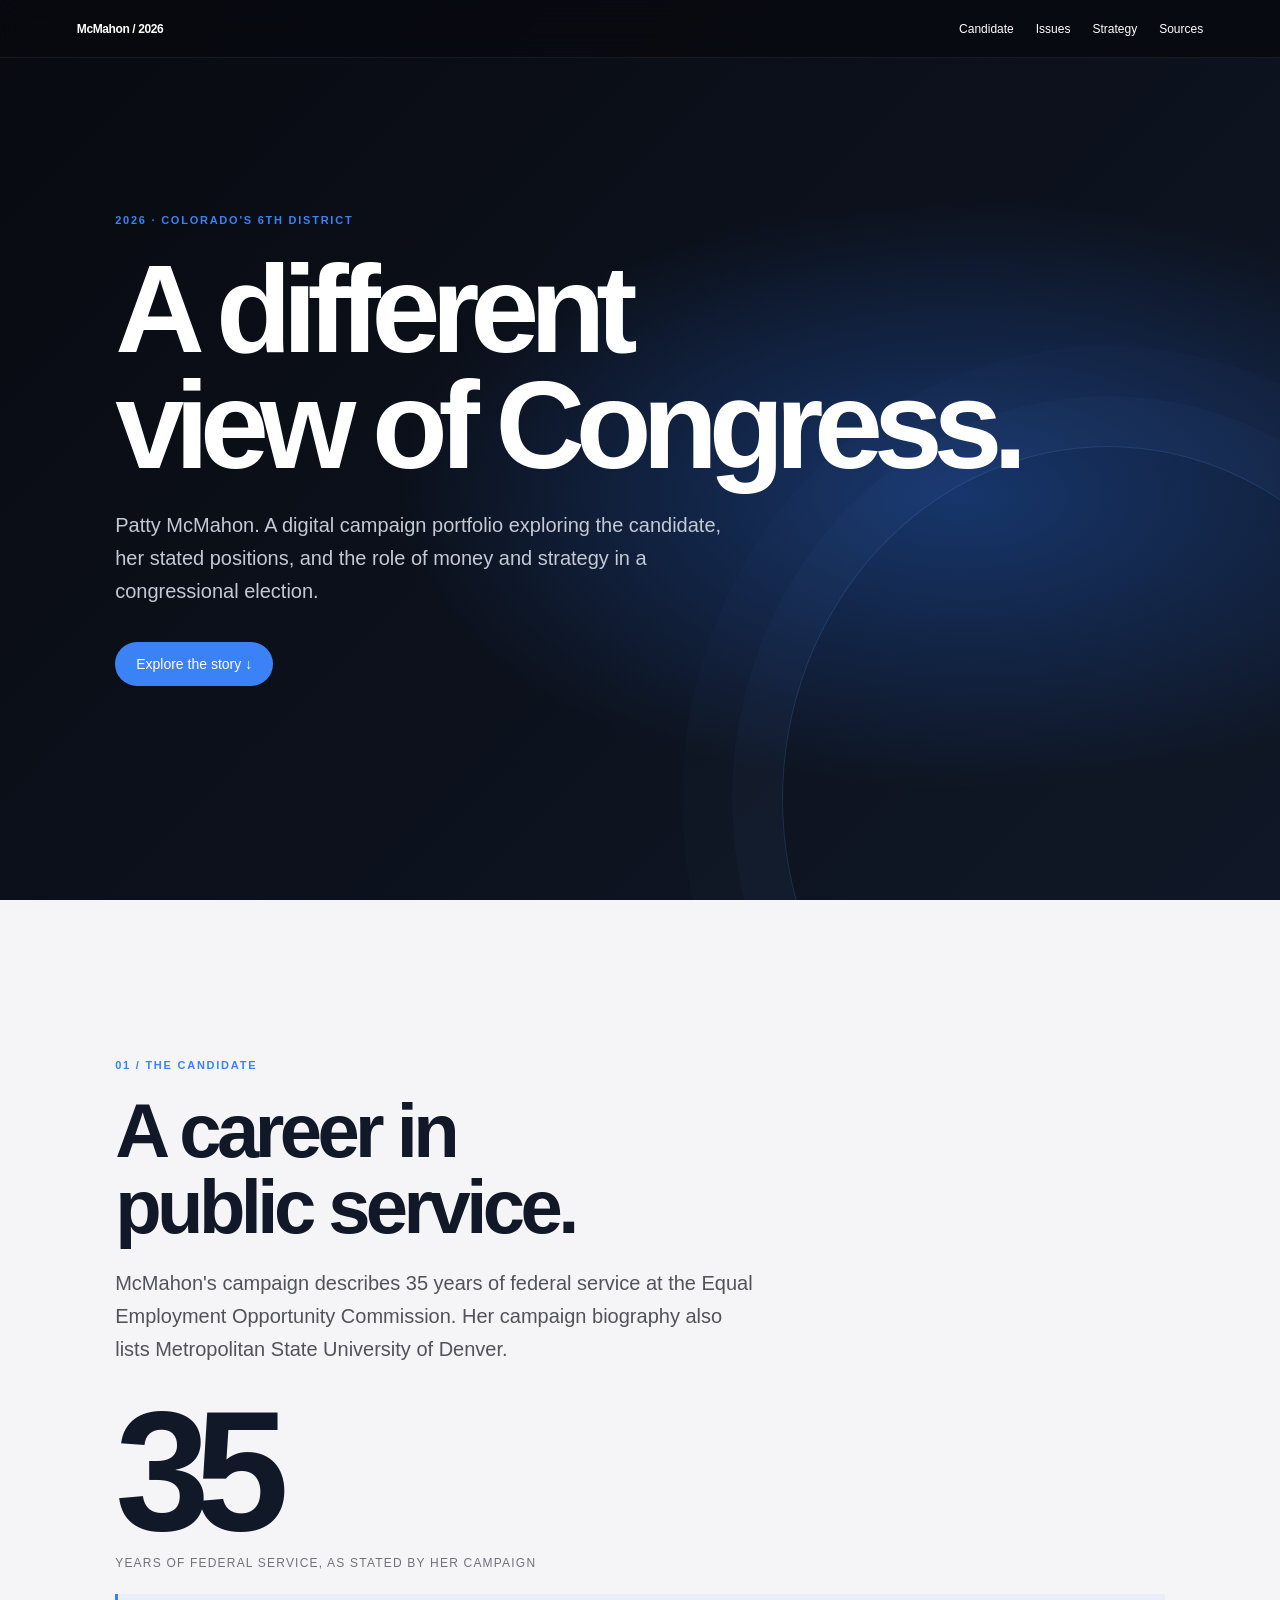
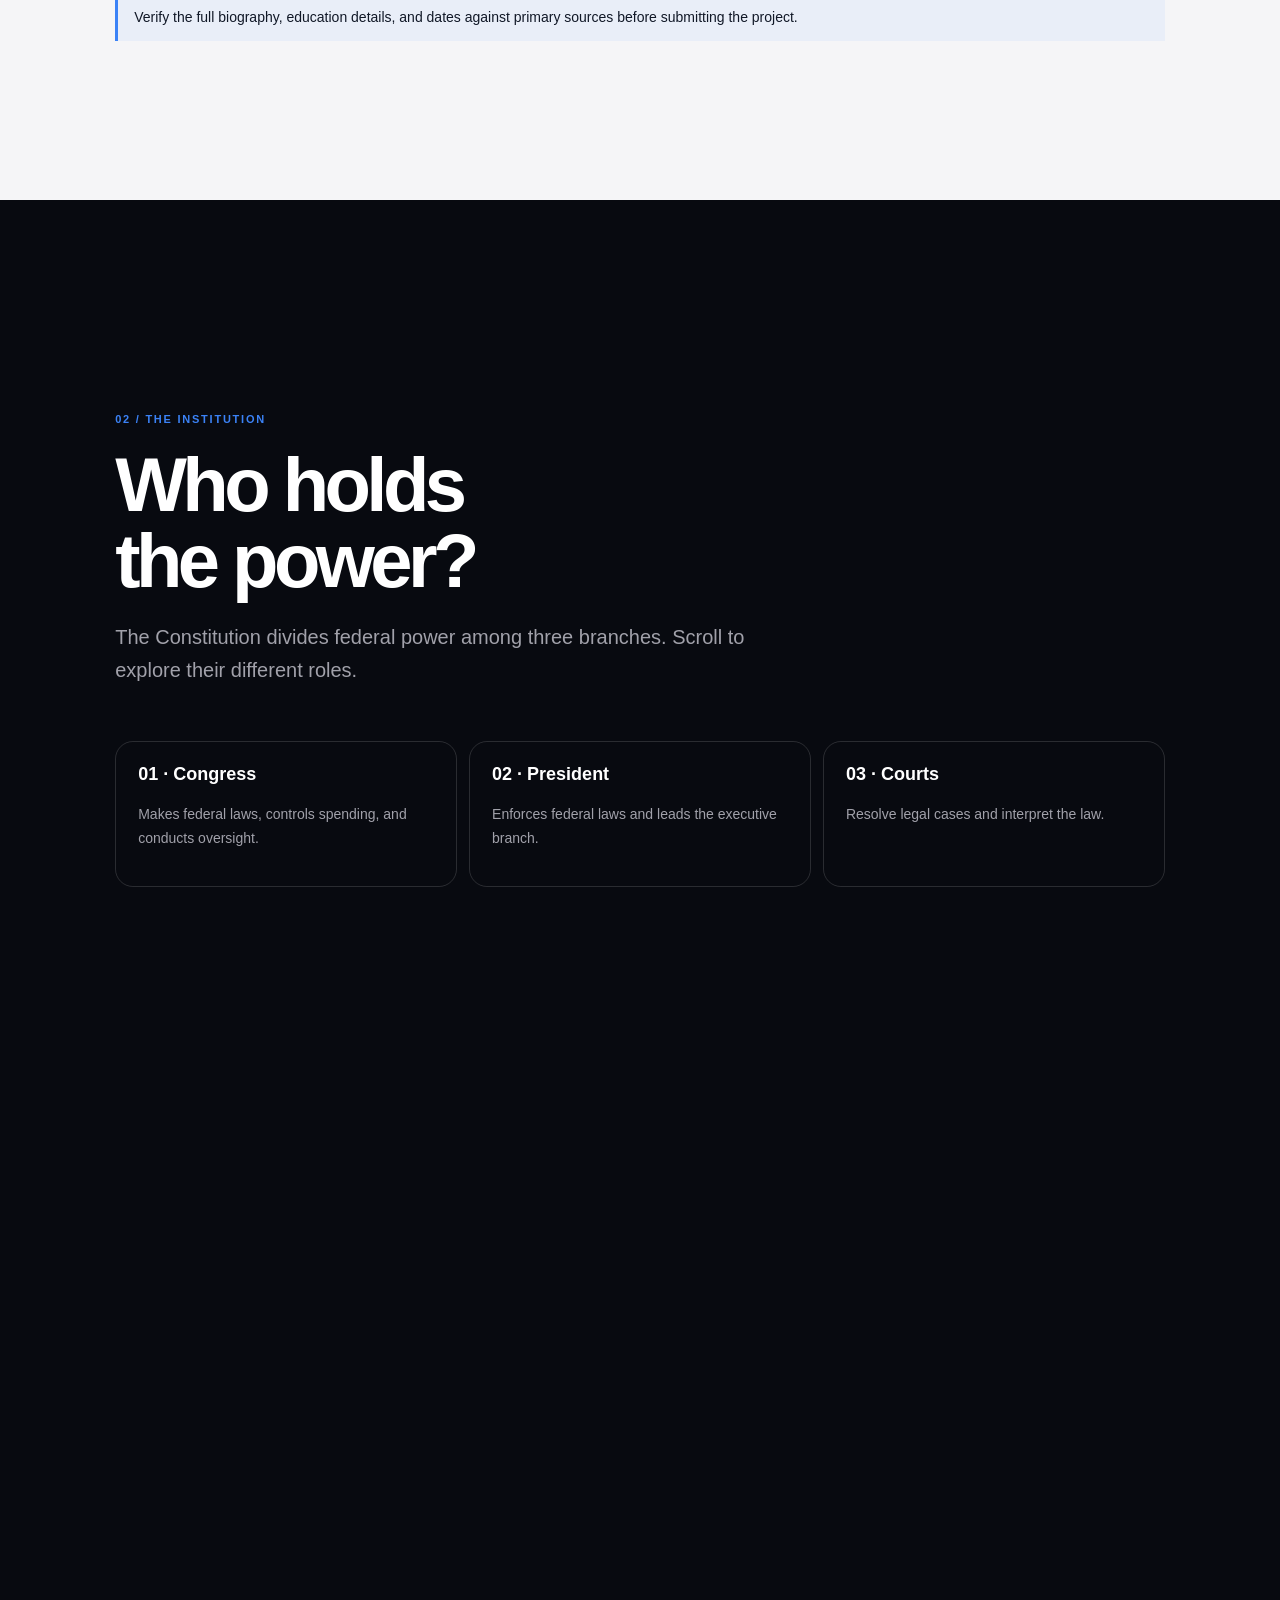
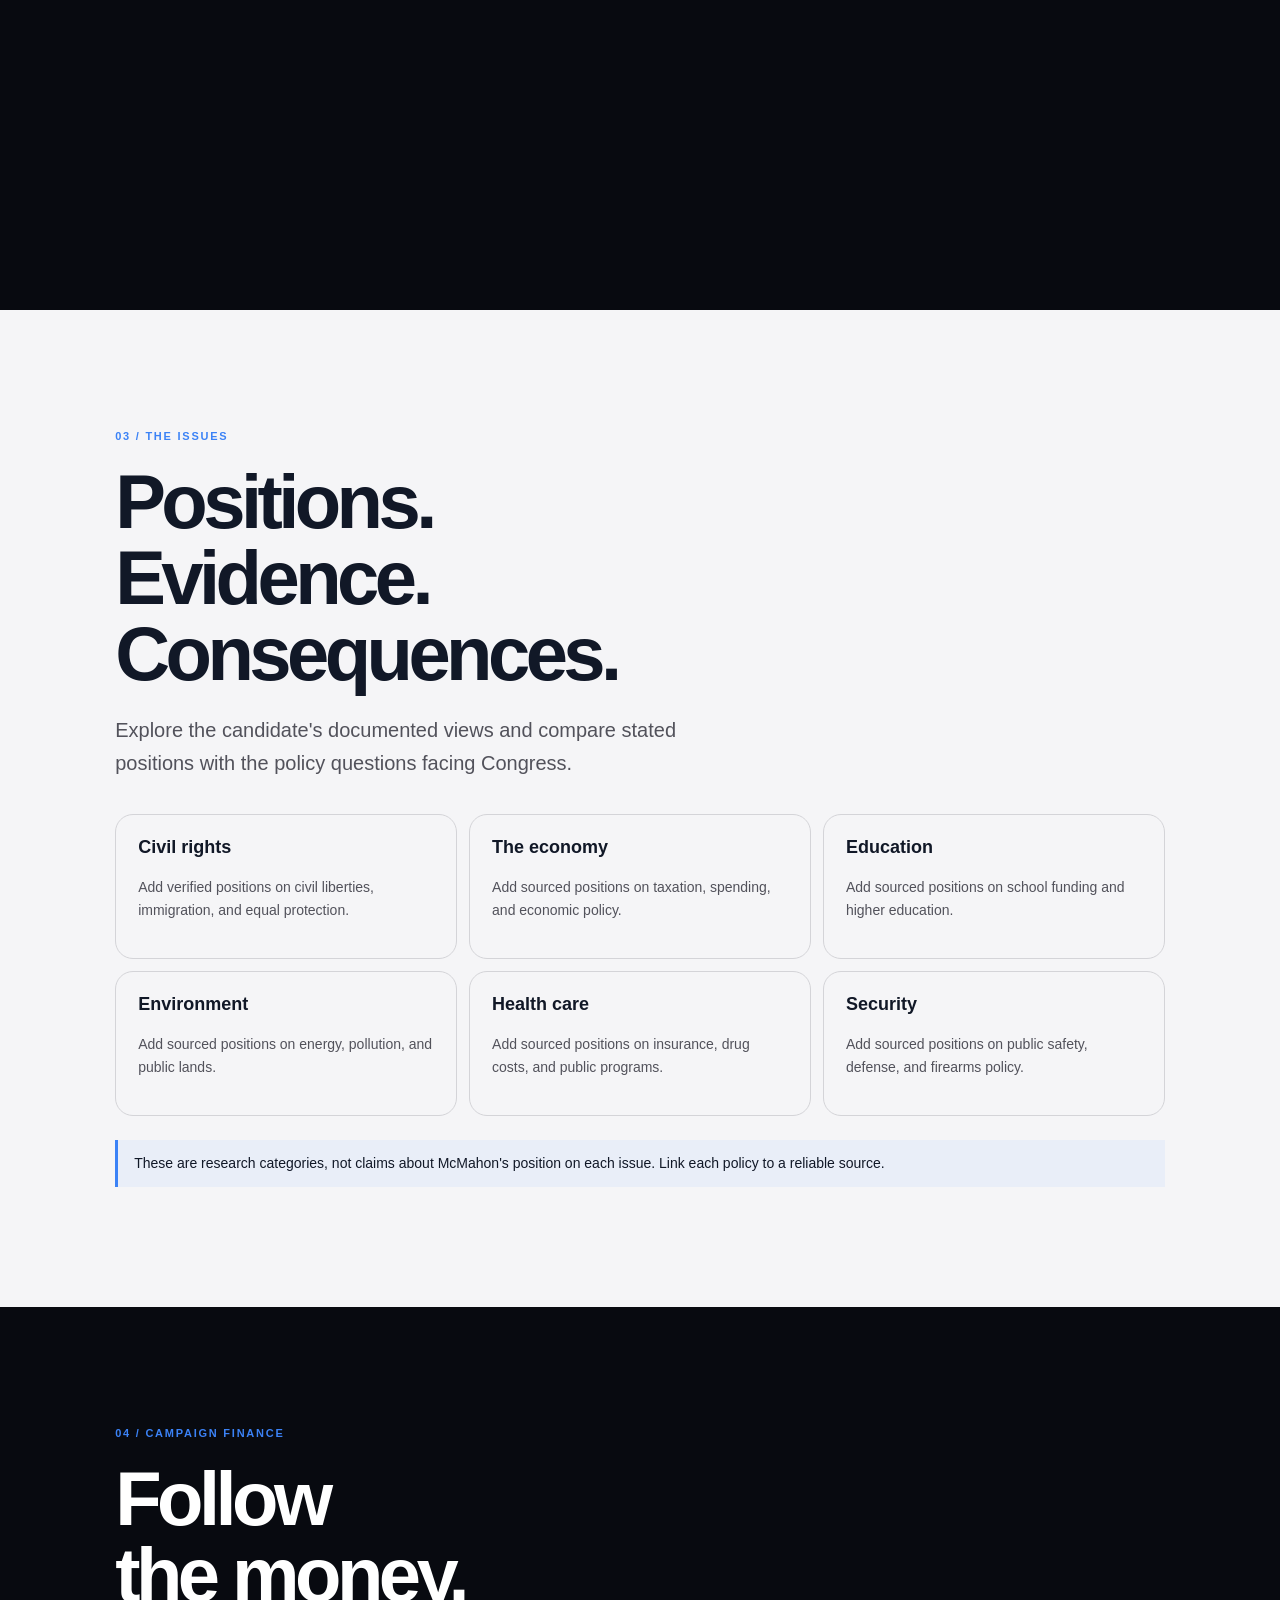
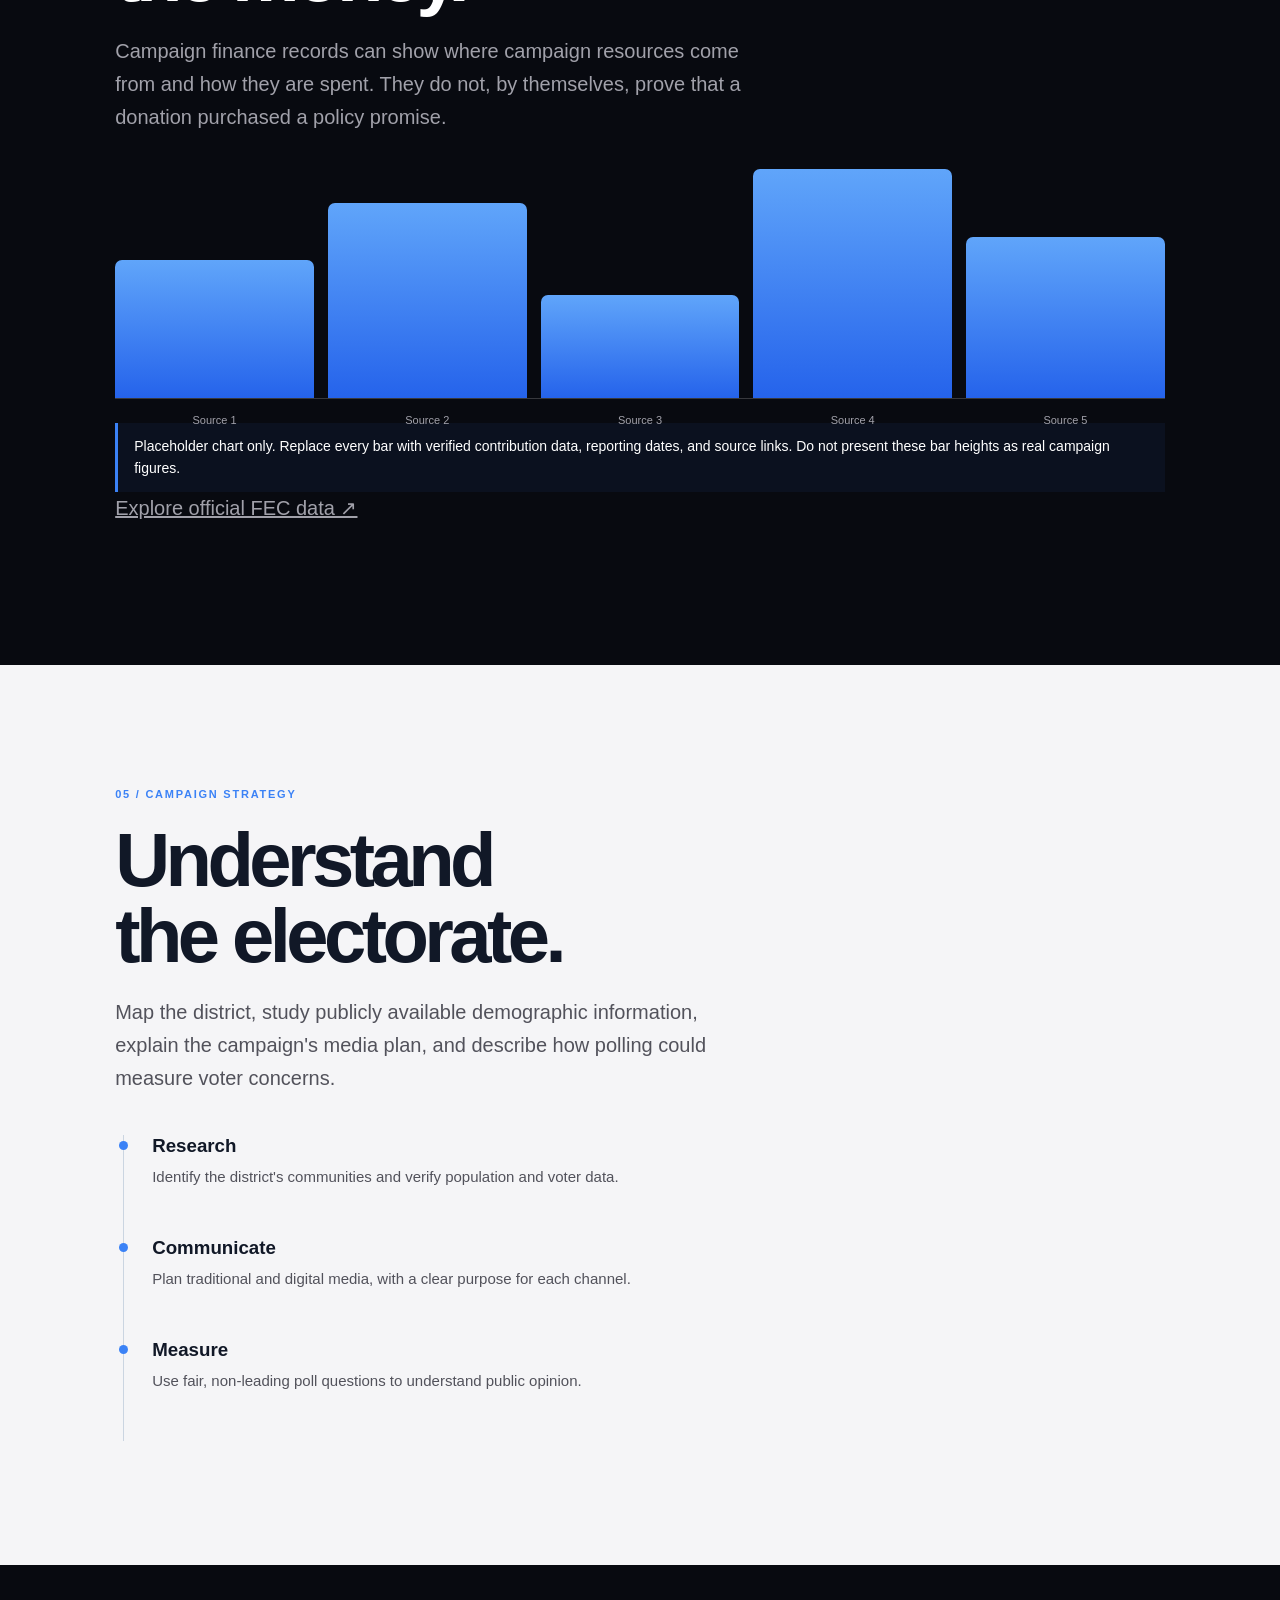
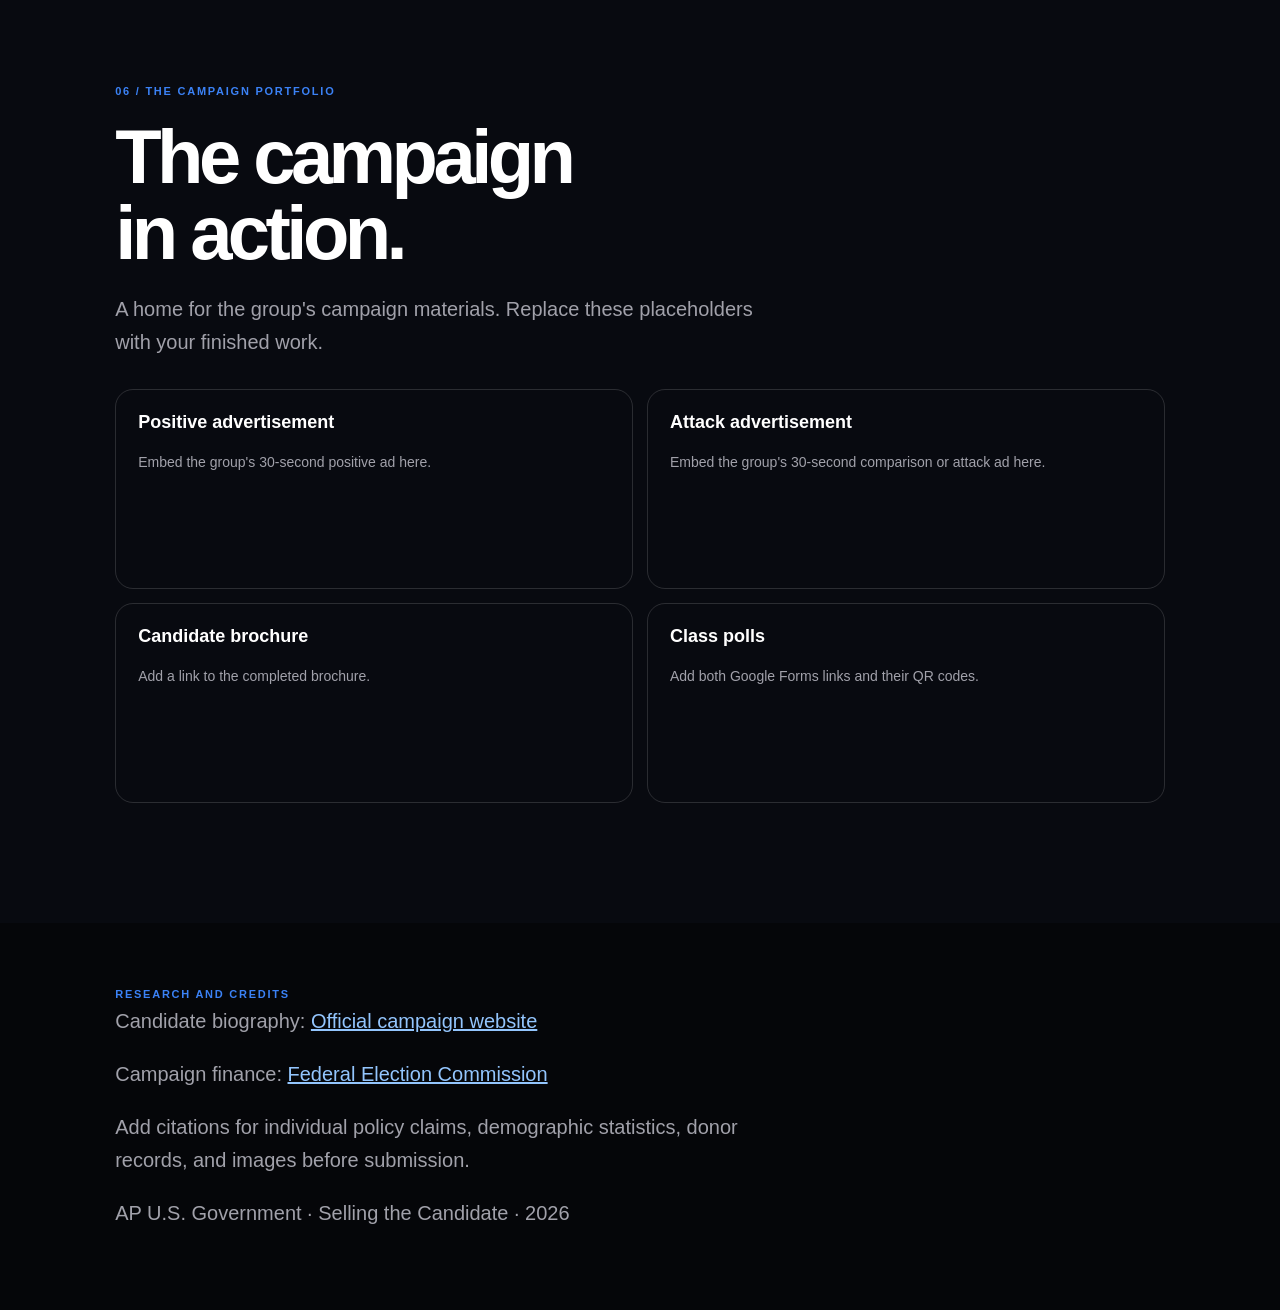
==== index.html @ 7195ff85 "Add campaign website prototype" ====
<!DOCTYPE html>
<html lang="en">
<head>
<meta charset="UTF-8">
<meta name="viewport" content="width=device-width, initial-scale=1">
<title>Patty McMahon | Campaign Portfolio</title>
<style>
:root {
  --blue: #3b82f6;
  --ink: #080a10;
  --paper: #f5f5f7;
  --muted: #a1a1aa;
}
* { box-sizing: border-box; }
html { scroll-behavior: smooth; }
body {
  margin: 0;
  font-family: -apple-system, BlinkMacSystemFont, "Segoe UI",
    sans-serif;
  background: var(--ink);
  color: white;
}
a { color: inherit; }
#progress {
  position: fixed; inset: 0 auto auto 0;
  width: 0; height: 3px; background: var(--blue);
  z-index: 20;
}
nav {
  position: fixed; inset: 0 0 auto;
  z-index: 15; height: 58px;
  display: flex; align-items: center;
  justify-content: space-between; padding: 0 6%;
  background: #080a10c9; backdrop-filter: blur(18px);
  border-bottom: 1px solid #ffffff12;
}
nav a { text-decoration: none; font-size: 12px; }
.nav-links { display: flex; gap: 22px; }
.brand { font-weight: 650; letter-spacing: -.4px; }
.scene {
  min-height: 100svh; padding: 120px 9%;
  display: flex; flex-direction: column;
  justify-content: center; position: relative;
  overflow: clip;
}
.dark { background: var(--ink); color: white; }
.light { background: var(--paper); color: #111827; }
.eyebrow {
  font-size: 11px; letter-spacing: .16em;
  text-transform: uppercase; color: var(--blue);
  font-weight: 650;
}
h1, h2, p { margin-top: 0; }
h1 {
  font-size: clamp(52px, 10vw, 124px);
  line-height: .93; letter-spacing: -.075em;
  max-width: 1000px; margin: 26px 0;
}
h2 {
  font-size: clamp(38px, 6vw, 76px);
  line-height: 1; letter-spacing: -.06em;
  margin: 22px 0;
}
p {
  font-size: clamp(16px, 2vw, 20px);
  line-height: 1.65; max-width: 640px;
  color: #a1a1aa;
}
.light p { color: #52525b; }
.hero {
  background:
    radial-gradient(ellipse at 75% 55%, #17366c 0%, transparent 42%),
    linear-gradient(135deg, #080a10, #101827);
}
.hero::after {
  content: ""; position: absolute;
  width: 55vw; height: 55vw; max-width: 650px;
  border: 1px solid #60a5fa30; border-radius: 50%;
  right: -12%; bottom: -28%;
  box-shadow: 0 0 0 50px #60a5fa08,
              0 0 0 100px #60a5fa05;
  pointer-events: none;
}
.hero-content { position: relative; z-index: 1; }
.hero p { color: #c4c9d4; }
.button {
  display: inline-flex; padding: 14px 21px;
  background: var(--blue); color: white;
  border-radius: 999px; text-decoration: none;
  font-size: 14px; margin-top: 14px;
}
.big-number {
  font-size: clamp(80px, 15vw, 170px);
  font-weight: 650; letter-spacing: -.09em;
  line-height: 1;
}
.label {
  font-size: 12px; color: #71717a;
  letter-spacing: .1em; text-transform: uppercase;
}
.reveal {
  opacity: 0; transform: translateY(35px);
  transition: opacity .8s ease, transform .8s ease;
}
.reveal.visible { opacity: 1; transform: translateY(0); }
.pin-wrap { height: 190vh; position: relative; }
.pin {
  position: sticky; top: 0; height: 100svh;
  padding: 100px 9%; display: flex;
  flex-direction: column; justify-content: center;
  overflow: hidden;
}
.branch-grid, .issue-grid {
  display: grid; grid-template-columns: repeat(3, 1fr);
  gap: 12px; margin-top: 34px;
}
.panel {
  border: 1px solid #ffffff24; padding: 22px;
  border-radius: 18px; min-height: 145px;
  transition: transform .3s, background .3s;
}
.light .panel { border-color: #d4d4d8; }
.panel:hover { transform: translateY(-5px); }
.panel h3 { margin-top: 0; font-size: 18px; }
.panel p { font-size: 14px; }
.timeline {
  border-left: 1px solid #cbd5e1;
  margin: 40px 0 0 8px; padding-left: 28px;
}
.timeline article {
  padding: 0 0 32px; position: relative;
}
.timeline article::before {
  content: ""; position: absolute;
  width: 9px; height: 9px; border-radius: 50%;
  background: var(--blue); left: -33px; top: 6px;
}
.timeline h3 { margin: 0 0 8px; }
.timeline p { font-size: 15px; }
.finance {
  display: flex; align-items: end; gap: 14px;
  height: 230px; margin: 35px 0 12px;
  border-bottom: 1px solid #ffffff30;
}
.bar {
  flex: 1; min-width: 0; height: 0;
  background: linear-gradient(#60a5fa, #2563eb);
  border-radius: 7px 7px 0 0;
  transition: height 1.2s cubic-bezier(.2,.7,.2,1);
  position: relative;
}
.bar span {
  position: absolute; bottom: -28px; left: 50%;
  transform: translateX(-50%); font-size: 11px;
  color: #a1a1aa; white-space: nowrap;
}
.note {
  border-left: 3px solid var(--blue);
  padding: 12px 16px; margin-top: 24px;
  background: #3b82f610; font-size: 14px;
  line-height: 1.6;
}
.gallery {
  display: grid; grid-template-columns: 1fr 1fr;
  gap: 14px; margin-top: 30px;
}
.gallery .panel { min-height: 200px; }
footer {
  padding: 60px 9%; background: #050609;
  color: #a1a1aa; font-size: 13px; line-height: 2;
}
footer a { color: #93c5fd; }
@media (max-width: 650px) {
  .nav-links { gap: 12px; }
  .nav-links a:nth-child(2), .nav-links a:nth-child(3) {
    display: none;
  }
  .scene { padding: 100px 7%; }
  .branch-grid, .issue-grid { grid-template-columns: 1fr; }
  .pin { padding: 80px 7%; }
  .gallery { grid-template-columns: 1fr; }
  .panel { min-height: auto; }
}
@media (prefers-reduced-motion: reduce) {
  *, *::before, *::after {
    scroll-behavior: auto !important;
    transition-duration: .01ms !important;
  }
  .reveal { opacity: 1; transform: none; }
}
</style>
</head>
<body>
<div id="progress"></div>

<nav>
  <a class="brand" href="#home">McMahon / 2026</a>
  <div class="nav-links">
    <a href="#candidate">Candidate</a>
    <a href="#issues">Issues</a>
    <a href="#strategy">Strategy</a>
    <a href="#sources">Sources</a>
  </div>
</nav>

<main>
  <section class="scene hero" id="home">
    <div class="hero-content reveal">
      <div class="eyebrow">2026 · Colorado's 6th District</div>
      <h1>A different<br>view of Congress.</h1>
      <p>
        Patty McMahon. A digital campaign portfolio exploring
        the candidate, her stated positions, and the role of
        money and strategy in a congressional election.
      </p>
      <a class="button" href="#candidate">Explore the story ↓</a>
    </div>
  </section>

  <section class="scene light" id="candidate">
    <div class="reveal">
      <div class="eyebrow">01 / The candidate</div>
      <h2>A career in<br>public service.</h2>
      <p>
        McMahon's campaign describes 35 years of federal
        service at the Equal Employment Opportunity Commission.
        Her campaign biography also lists Metropolitan State
        University of Denver.
      </p>
      <div class="big-number">
        <span data-count="35">0</span>
      </div>
      <div class="label">Years of federal service, as stated by her campaign</div>
      <div class="note">
        Verify the full biography, education details, and dates
        against primary sources before submitting the project.
      </div>
    </div>
  </section>

  <section class="pin-wrap dark">
    <div class="pin">
      <div class="eyebrow">02 / The institution</div>
      <h2 class="pin-title">Who holds<br>the power?</h2>
      <p class="pin-copy">
        The U.S. Constitution divides federal power among three
        branches. Scroll to explore their different roles.
      </p>
      <div class="branch-grid">
        <article class="panel reveal">
          <h3>01 · Congress</h3>
          <p>Makes federal laws, controls spending, and conducts oversight.</p>
        </article>
        <article class="panel reveal">
          <h3>02 · President</h3>
          <p>Enforces federal laws and leads the executive branch.</p>
        </article>
        <article class="panel reveal">
          <h3>03 · Courts</h3>
          <p>Resolve legal cases and interpret the law.</p>
        </article>
      </div>
    </div>
  </section>

  <section class="scene light" id="issues">
    <div class="reveal">
      <div class="eyebrow">03 / The issues</div>
      <h2>Positions.<br>Evidence.<br>Consequences.</h2>
      <p>
        Explore the candidate's documented views and compare
        stated positions with the policy questions facing Congress.
      </p>
      <div class="issue-grid">
        <article class="panel">
          <h3>Civil rights</h3>
          <p>Add verified positions on civil liberties, immigration, and equal protection.</p>
        </article>
        <article class="panel">
          <h3>The economy</h3>
          <p>Add sourced positions on taxation, spending, and economic policy.</p>
        </article>
        <article class="panel">
          <h3>Education</h3>
          <p>Add sourced positions on school funding and higher education.</p>
        </article>
        <article class="panel">
          <h3>Environment</h3>
          <p>Add sourced positions on energy, pollution, and public lands.</p>
        </article>
        <article class="panel">
          <h3>Health care</h3>
          <p>Add sourced positions on insurance, drug costs, and public programs.</p>
        </article>
        <article class="panel">
          <h3>Security</h3>
          <p>Add sourced positions on public safety, defense, and firearms policy.</p>
        </article>
      </div>
      <div class="note">
        These are research categories, not claims about McMahon's
        position on each issue. Link each policy to a reliable source.
      </div>
    </div>
  </section>

  <section class="scene dark" id="finance">
    <div class="reveal">
      <div class="eyebrow">04 / Campaign finance</div>
      <h2>Follow<br>the money.</h2>
      <p>
        Campaign finance records can show where campaign resources
        come from and how they are spent. They do not, by
        themselves, prove that a donation purchased a policy promise.
      </p>
      <div class="finance" id="chart">
        <div class="bar" data-height="60"><span>Source 1</span></div>
        <div class="bar" data-height="85"><span>Source 2</span></div>
        <div class="bar" data-height="45"><span>Source 3</span></div>
        <div class="bar" data-height="100"><span>Source 4</span></div>
        <div class="bar" data-height="70"><span>Source 5</span></div>
      </div>
      <div class="note">
        Placeholder chart only. Replace every bar with verified
        contribution data, reporting dates, and source links.
        Do not present these bar heights as real campaign figures.
      </div>
      <p><a href="https://www.fec.gov/data/" target="_blank" rel="noreferrer">Explore official FEC data ↗</a></p>
    </div>
  </section>

  <section class="scene light" id="strategy">
    <div class="reveal">
      <div class="eyebrow">05 / Campaign strategy</div>
      <h2>Understand<br>the electorate.</h2>
      <p>
        Map the district, study publicly available demographic
        information, explain the campaign's media plan, and
        describe how polling could measure voter concerns.
      </p>
      <div class="timeline">
        <article>
          <h3>Research</h3>
          <p>Identify the district's communities and verify population and voter data.</p>
        </article>
        <article>
          <h3>Communicate</h3>
          <p>Plan traditional and digital media, with a clear purpose for each channel.</p>
        </article>
        <article>
          <h3>Measure</h3>
          <p>Use fair, non-leading poll questions to understand public opinion.</p>
        </article>
      </div>
    </div>
  </section>

  <section class="scene dark" id="media">
    <div class="reveal">
      <div class="eyebrow">06 / The campaign portfolio</div>
      <h2>The campaign<br>in action.</h2>
      <p>
        A home for the group's campaign materials. Replace these
        placeholders with your finished work.
      </p>
      <div class="gallery">
        <article class="panel">
          <h3>Positive advertisement</h3>
          <p>Embed the group's 30-second positive ad here.</p>
        </article>
        <article class="panel">
          <h3>Attack advertisement</h3>
          <p>Embed the group's 30-second comparison or attack ad here.</p>
        </article>
        <article class="panel">
          <h3>Candidate brochure</h3>
          <p>Add a link to the completed brochure.</p>
        </article>
        <article class="panel">
          <h3>Class polls</h3>
          <p>Add both Google Forms links and their QR codes.</p>
        </article>
      </div>
    </div>
  </section>
</main>

<footer id="sources">
  <div class="eyebrow">Research and credits</div>
  <p>
    Candidate biography:
    <a href="https://www.mcmahonforcongress.com/" target="_blank" rel="noreferrer">
      Official campaign website
    </a>
  </p>
  <p>
    Campaign finance:
    <a href="https://www.fec.gov/data/" target="_blank" rel="noreferrer">
      Federal Election Commission
    </a>
  </p>
  <p>
    Add citations for individual policy claims, demographic
    statistics, donor records, and images before submission.
  </p>
  <p>AP U.S. Government · Selling the Candidate · 2026</p>
</footer>

<script>
const reduceMotion = matchMedia("(prefers-reduced-motion: reduce)").matches;

// Reading progress
function updateProgress() {
  const max = document.documentElement.scrollHeight - innerHeight;
  const amount = max > 0 ? scrollY / max * 100 : 0;
  document.querySelector("#progress").style.width = amount + "%";
}
addEventListener("scroll", updateProgress, { passive: true });
updateProgress();

// Reveal sections when they enter the viewport
const revealObserver = new IntersectionObserver(entries => {
  entries.forEach(entry => {
    if (entry.isIntersecting) {
      entry.target.classList.add("visible");
      revealObserver.unobserve(entry.target);
    }
  });
}, { threshold: 0.15 });

document.querySelectorAll(".reveal").forEach(el => revealObserver.observe(el));

// Parallax on the hero
const hero = document.querySelector(".hero-content");
addEventListener("scroll", () => {
  if (!reduceMotion && scrollY < innerHeight) {
    hero.style.transform =
      `translateY(${scrollY * 0.18}px)`;
  }
}, { passive: true });

// Count the candidate's campaign-stated years of service
const counter = document.querySelector("[data-count]");
let counted = false;
const counterObserver = new IntersectionObserver(entries => {
  if (entries[0].isIntersecting && !counted) {
    counted = true;
    const target = Number(counter.dataset.count);
    if (reduceMotion) {
      counter.textContent = target;
      return;
    }
    const start = performance.now();
    function tick(now) {
      const t = Math.min((now - start) / 1300, 1);
      const eased = 1 - Math.pow(1 - t, 4);
      counter.textContent = Math.round(target * eased);
      if (t < 1) requestAnimationFrame(tick);
    }
    requestAnimationFrame(tick);
  }
}, { threshold: 0.5 });
counterObserver.observe(counter);

// Draw the example chart when visible
const chart = document.querySelector("#chart");
const chartObserver = new IntersectionObserver(entries => {
  if (entries[0].isIntersecting) {
    chart.querySelectorAll(".bar").forEach(bar => {
      bar.style.height = bar.dataset.height + "%";
    });
    chartObserver.disconnect();
  }
}, { threshold: 0.3 });
chartObserver.observe(chart);

// Change the pinned title as the reader moves through its scene
const pinWrap = document.querySelector(".pin-wrap");
const pinTitle = document.querySelector(".pin-title");
const pinCopy = document.querySelector(".pin-copy");
const scenes = [
  ["Who holds<br>the power?",
   "The Constitution divides federal power among three branches. Scroll to explore their different roles."],
  ["Three branches.<br>Shared power.",
   "Congress legislates and oversees. The president enforces the law. The courts resolve legal disputes."],
  ["Checks and<br>balances.",
   "Each branch has powers that help limit the power of the others."]
];

if (!reduceMotion) {
  addEventListener("scroll", () => {
    const rect = pinWrap.getBoundingClientRect();
    const travel = pinWrap.offsetHeight - innerHeight;
    if (travel <= 0) return;
    const progress = Math.max(0, Math.min(1, -rect.top / travel));
    const index = Math.min(2, Math.floor(progress * 3));
    if (pinTitle.dataset.scene !== String(index)) {
      pinTitle.dataset.scene = index;
      pinTitle.innerHTML = scenes[index][0];
      pinCopy.textContent = scenes[index][1];
    }
  }, { passive: true });
}
</script>
</body>
</html>
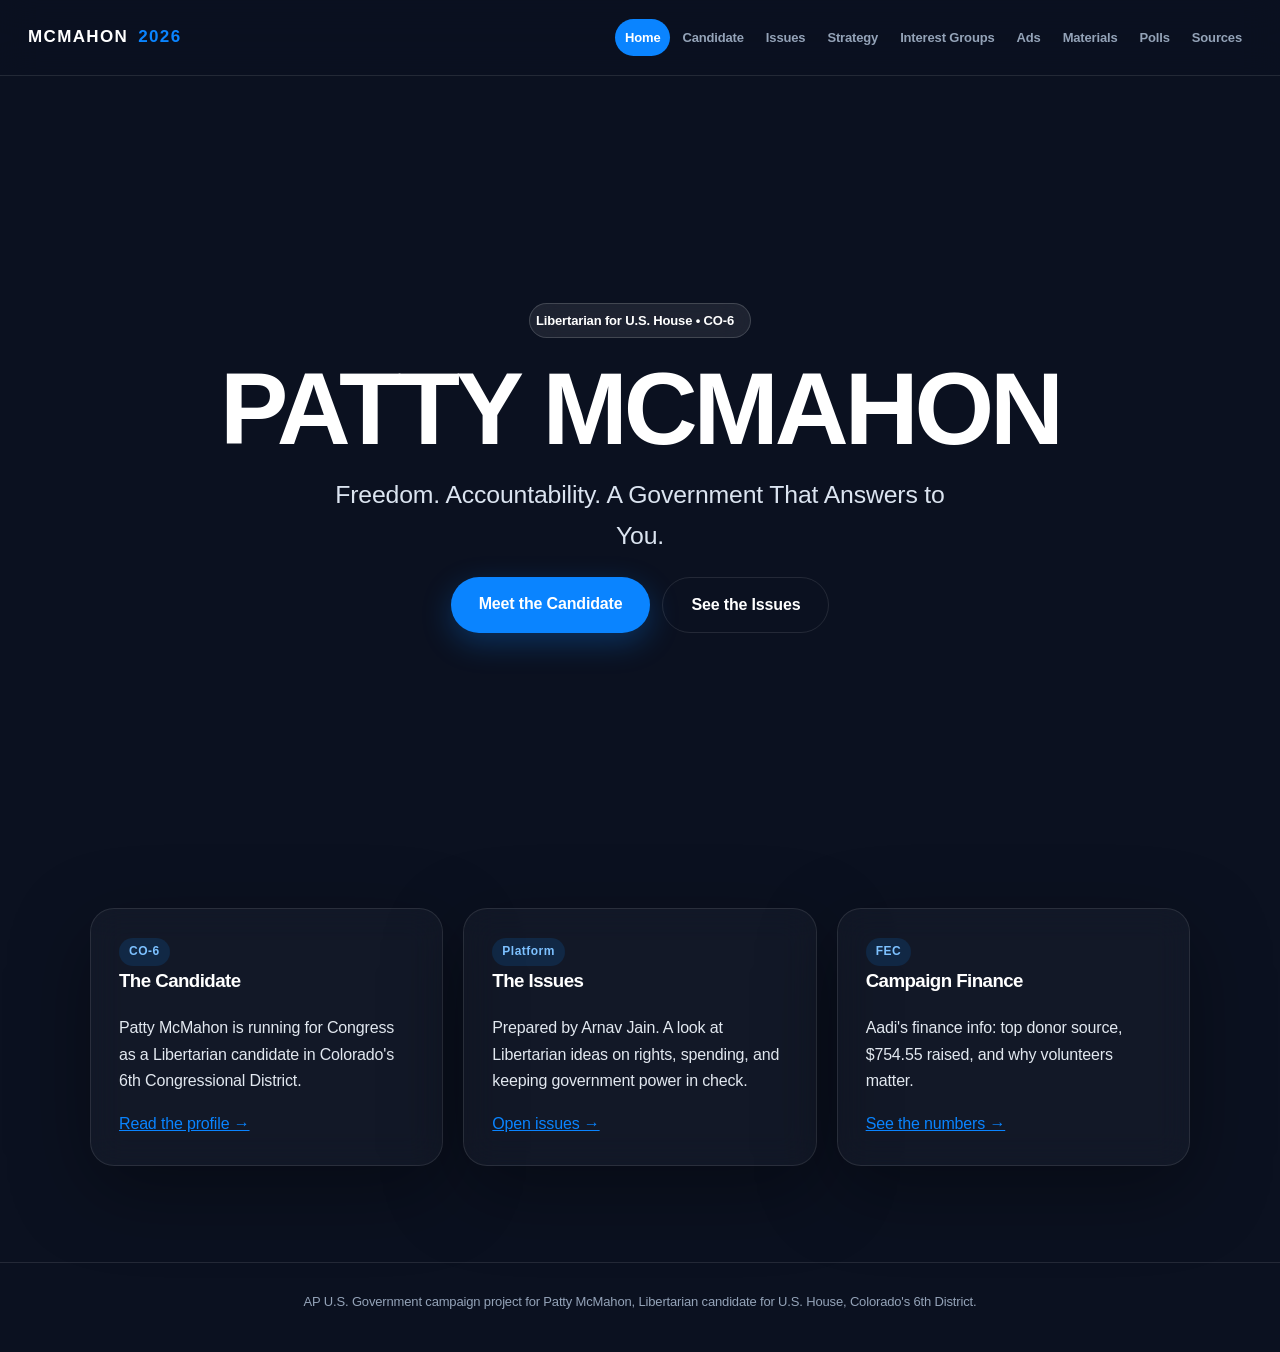
==== commit 373fe22a: "Updated website" ====
--- a/index.html
+++ b/index.html
@@ -1,507 +1,74 @@
-
 <!DOCTYPE html>
 <html lang="en">
 <head>
-<meta charset="UTF-8">
-<meta name="viewport" content="width=device-width, initial-scale=1">
-<title>Patty McMahon | Campaign Portfolio</title>
-<style>
-:root {
-  --blue: #3b82f6;
-  --ink: #080a10;
-  --paper: #f5f5f7;
-  --muted: #a1a1aa;
-}
-* { box-sizing: border-box; }
-html { scroll-behavior: smooth; }
-body {
-  margin: 0;
-  font-family: -apple-system, BlinkMacSystemFont, "Segoe UI",
-    sans-serif;
-  background: var(--ink);
-  color: white;
-}
-a { color: inherit; }
-#progress {
-  position: fixed; inset: 0 auto auto 0;
-  width: 0; height: 3px; background: var(--blue);
-  z-index: 20;
-}
-nav {
-  position: fixed; inset: 0 0 auto;
-  z-index: 15; height: 58px;
-  display: flex; align-items: center;
-  justify-content: space-between; padding: 0 6%;
-  background: #080a10c9; backdrop-filter: blur(18px);
-  border-bottom: 1px solid #ffffff12;
-}
-nav a { text-decoration: none; font-size: 12px; }
-.nav-links { display: flex; gap: 22px; }
-.brand { font-weight: 650; letter-spacing: -.4px; }
-.scene {
-  min-height: 100svh; padding: 120px 9%;
-  display: flex; flex-direction: column;
-  justify-content: center; position: relative;
-  overflow: clip;
-}
-.dark { background: var(--ink); color: white; }
-.light { background: var(--paper); color: #111827; }
-.eyebrow {
-  font-size: 11px; letter-spacing: .16em;
-  text-transform: uppercase; color: var(--blue);
-  font-weight: 650;
-}
-h1, h2, p { margin-top: 0; }
-h1 {
-  font-size: clamp(52px, 10vw, 124px);
-  line-height: .93; letter-spacing: -.075em;
-  max-width: 1000px; margin: 26px 0;
-}
-h2 {
-  font-size: clamp(38px, 6vw, 76px);
-  line-height: 1; letter-spacing: -.06em;
-  margin: 22px 0;
-}
-p {
-  font-size: clamp(16px, 2vw, 20px);
-  line-height: 1.65; max-width: 640px;
-  color: #a1a1aa;
-}
-.light p { color: #52525b; }
-.hero {
-  background:
-    radial-gradient(ellipse at 75% 55%, #17366c 0%, transparent 42%),
-    linear-gradient(135deg, #080a10, #101827);
-}
-.hero::after {
-  content: ""; position: absolute;
-  width: 55vw; height: 55vw; max-width: 650px;
-  border: 1px solid #60a5fa30; border-radius: 50%;
-  right: -12%; bottom: -28%;
-  box-shadow: 0 0 0 50px #60a5fa08,
-              0 0 0 100px #60a5fa05;
-  pointer-events: none;
-}
-.hero-content { position: relative; z-index: 1; }
-.hero p { color: #c4c9d4; }
-.button {
-  display: inline-flex; padding: 14px 21px;
-  background: var(--blue); color: white;
-  border-radius: 999px; text-decoration: none;
-  font-size: 14px; margin-top: 14px;
-}
-.big-number {
-  font-size: clamp(80px, 15vw, 170px);
-  font-weight: 650; letter-spacing: -.09em;
-  line-height: 1;
-}
-.label {
-  font-size: 12px; color: #71717a;
-  letter-spacing: .1em; text-transform: uppercase;
-}
-.reveal {
-  opacity: 0; transform: translateY(35px);
-  transition: opacity .8s ease, transform .8s ease;
-}
-.reveal.visible { opacity: 1; transform: translateY(0); }
-.pin-wrap { height: 190vh; position: relative; }
-.pin {
-  position: sticky; top: 0; height: 100svh;
-  padding: 100px 9%; display: flex;
-  flex-direction: column; justify-content: center;
-  overflow: hidden;
-}
-.branch-grid, .issue-grid {
-  display: grid; grid-template-columns: repeat(3, 1fr);
-  gap: 12px; margin-top: 34px;
-}
-.panel {
-  border: 1px solid #ffffff24; padding: 22px;
-  border-radius: 18px; min-height: 145px;
-  transition: transform .3s, background .3s;
-}
-.light .panel { border-color: #d4d4d8; }
-.panel:hover { transform: translateY(-5px); }
-.panel h3 { margin-top: 0; font-size: 18px; }
-.panel p { font-size: 14px; }
-.timeline {
-  border-left: 1px solid #cbd5e1;
-  margin: 40px 0 0 8px; padding-left: 28px;
-}
-.timeline article {
-  padding: 0 0 32px; position: relative;
-}
-.timeline article::before {
-  content: ""; position: absolute;
-  width: 9px; height: 9px; border-radius: 50%;
-  background: var(--blue); left: -33px; top: 6px;
-}
-.timeline h3 { margin: 0 0 8px; }
-.timeline p { font-size: 15px; }
-.finance {
-  display: flex; align-items: end; gap: 14px;
-  height: 230px; margin: 35px 0 12px;
-  border-bottom: 1px solid #ffffff30;
-}
-.bar {
-  flex: 1; min-width: 0; height: 0;
-  background: linear-gradient(#60a5fa, #2563eb);
-  border-radius: 7px 7px 0 0;
-  transition: height 1.2s cubic-bezier(.2,.7,.2,1);
-  position: relative;
-}
-.bar span {
-  position: absolute; bottom: -28px; left: 50%;
-  transform: translateX(-50%); font-size: 11px;
-  color: #a1a1aa; white-space: nowrap;
-}
-.note {
-  border-left: 3px solid var(--blue);
-  padding: 12px 16px; margin-top: 24px;
-  background: #3b82f610; font-size: 14px;
-  line-height: 1.6;
-}
-.gallery {
-  display: grid; grid-template-columns: 1fr 1fr;
-  gap: 14px; margin-top: 30px;
-}
-.gallery .panel { min-height: 200px; }
-footer {
-  padding: 60px 9%; background: #050609;
-  color: #a1a1aa; font-size: 13px; line-height: 2;
-}
-footer a { color: #93c5fd; }
-@media (max-width: 650px) {
-  .nav-links { gap: 12px; }
-  .nav-links a:nth-child(2), .nav-links a:nth-child(3) {
-    display: none;
-  }
-  .scene { padding: 100px 7%; }
-  .branch-grid, .issue-grid { grid-template-columns: 1fr; }
-  .pin { padding: 80px 7%; }
-  .gallery { grid-template-columns: 1fr; }
-  .panel { min-height: auto; }
-}
-@media (prefers-reduced-motion: reduce) {
-  *, *::before, *::after {
-    scroll-behavior: auto !important;
-    transition-duration: .01ms !important;
-  }
-  .reveal { opacity: 1; transform: none; }
-}
-</style>
+    <meta charset="UTF-8">
+    <meta name="viewport" content="width=device-width, initial-scale=1.0">
+    <title>Patty McMahon | Home</title>
+    <link rel="stylesheet" href="style.css">
 </head>
 <body>
-<div id="progress"></div>
+    <nav class="site-nav">
+        <a class="brand" href="index.html">
+            <img src="./patty-portrait.png" alt="Patty McMahon" onerror="this.style.display='none'">
+            MCMAHON <span class="year">2026</span>
+        </a>
+        <input class="nav-toggle" type="checkbox" id="nav-toggle">
+        <label class="nav-toggle-label" for="nav-toggle"><span></span><span></span><span></span></label>
+        <div class="nav-links">
+            <a href="index.html" class="active">Home</a>
+            <a href="candidate.html">Candidate</a>
+            <a href="issues.html">Issues</a>
+            <a href="strategy.html">Strategy</a>
+            <a href="finance.html">Interest Groups</a>
+            <a href="ads.html">Ads</a>
+            <a href="materials.html">Materials</a>
+            <a href="polls.html">Polls</a>
+            <a href="sources.html">Sources</a>
+        </div>
+    </nav>
 
-<nav>
-  <a class="brand" href="#home">McMahon / 2026</a>
-  <div class="nav-links">
-    <a href="#candidate">Candidate</a>
-    <a href="#issues">Issues</a>
-    <a href="#strategy">Strategy</a>
-    <a href="#sources">Sources</a>
-  </div>
-</nav>
+    <header class="hero">
+        <div class="hero-media"></div>
+        <div class="hero-overlay"></div>
+        <div class="hero-inner">
+            <div class="candidate-badge">
+                <img src="./patty-portrait.png" alt="Patty McMahon" onerror="this.style.display='none'">
+                Libertarian for U.S. House • CO-6
+            </div>
+            <h1>PATTY MCMAHON</h1>
+            <p class="subtitle">Freedom. Accountability. A Government That Answers to You.</p>
+            <div class="btn-row" style="justify-content: center;">
+                <a class="btn" href="candidate.html">Meet the Candidate</a>
+                <a class="btn btn-ghost" href="issues.html">See the Issues</a>
+            </div>
+        </div>
+    </header>
 
-<main>
-  <section class="scene hero" id="home">
-    <div class="hero-content reveal">
-      <div class="eyebrow">2026 · Colorado's 6th District</div>
-      <h1>A different<br>view of Congress.</h1>
-      <p>
-        Patty McMahon. A digital campaign portfolio exploring
-        the candidate, her stated positions, and the role of
-        money and strategy in a congressional election.
-      </p>
-      <a class="button" href="#candidate">Explore the story ↓</a>
-    </div>
-  </section>
+    <main class="container home-preview">
+        <div class="grid-3">
+            <article class="glass-card">
+                <span class="pill">CO-6</span>
+                <h3>The Candidate</h3>
+                <p>Patty McMahon is running for Congress as a Libertarian candidate in Colorado's 6th Congressional District.</p>
+                <a href="candidate.html">Read the profile →</a>
+            </article>
+            <article class="glass-card">
+                <span class="pill">Platform</span>
+                <h3>The Issues</h3>
+                <p>Prepared by Arnav Jain. A look at Libertarian ideas on rights, spending, and keeping government power in check.</p>
+                <a href="issues.html">Open issues →</a>
+            </article>
+            <article class="glass-card">
+                <span class="pill">FEC</span>
+                <h3>Campaign Finance</h3>
+                <p>Aadi's finance info: top donor source, $754.55 raised, and why volunteers matter.</p>
+                <a href="finance.html">See the numbers →</a>
+            </article>
+        </div>
+    </main>
 
-  <section class="scene light" id="candidate">
-    <div class="reveal">
-      <div class="eyebrow">01 / The candidate</div>
-      <h2>A career in<br>public service.</h2>
-      <p>
-        McMahon's campaign describes 35 years of federal
-        service at the Equal Employment Opportunity Commission.
-        Her campaign biography also lists Metropolitan State
-        University of Denver.
-      </p>
-      <div class="big-number">
-        <span data-count="35">0</span>
-      </div>
-      <div class="label">Years of federal service, as stated by her campaign</div>
-      <div class="note">
-        Verify the full biography, education details, and dates
-        against primary sources before submitting the project.
-      </div>
-    </div>
-  </section>
-
-  <section class="pin-wrap dark">
-    <div class="pin">
-      <div class="eyebrow">02 / The institution</div>
-      <h2 class="pin-title">Who holds<br>the power?</h2>
-      <p class="pin-copy">
-        The U.S. Constitution divides federal power among three
-        branches. Scroll to explore their different roles.
-      </p>
-      <div class="branch-grid">
-        <article class="panel reveal">
-          <h3>01 · Congress</h3>
-          <p>Makes federal laws, controls spending, and conducts oversight.</p>
-        </article>
-        <article class="panel reveal">
-          <h3>02 · President</h3>
-          <p>Enforces federal laws and leads the executive branch.</p>
-        </article>
-        <article class="panel reveal">
-          <h3>03 · Courts</h3>
-          <p>Resolve legal cases and interpret the law.</p>
-        </article>
-      </div>
-    </div>
-  </section>
-
-  <section class="scene light" id="issues">
-    <div class="reveal">
-      <div class="eyebrow">03 / The issues</div>
-      <h2>Positions.<br>Evidence.<br>Consequences.</h2>
-      <p>
-        Explore the candidate's documented views and compare
-        stated positions with the policy questions facing Congress.
-      </p>
-      <div class="issue-grid">
-        <article class="panel">
-          <h3>Civil rights</h3>
-          <p>Add verified positions on civil liberties, immigration, and equal protection.</p>
-        </article>
-        <article class="panel">
-          <h3>The economy</h3>
-          <p>Add sourced positions on taxation, spending, and economic policy.</p>
-        </article>
-        <article class="panel">
-          <h3>Education</h3>
-          <p>Add sourced positions on school funding and higher education.</p>
-        </article>
-        <article class="panel">
-          <h3>Environment</h3>
-          <p>Add sourced positions on energy, pollution, and public lands.</p>
-        </article>
-        <article class="panel">
-          <h3>Health care</h3>
-          <p>Add sourced positions on insurance, drug costs, and public programs.</p>
-        </article>
-        <article class="panel">
-          <h3>Security</h3>
-          <p>Add sourced positions on public safety, defense, and firearms policy.</p>
-        </article>
-      </div>
-      <div class="note">
-        These are research categories, not claims about McMahon's
-        position on each issue. Link each policy to a reliable source.
-      </div>
-    </div>
-  </section>
-
-  <section class="scene dark" id="finance">
-    <div class="reveal">
-      <div class="eyebrow">04 / Campaign finance</div>
-      <h2>Follow<br>the money.</h2>
-      <p>
-        Campaign finance records can show where campaign resources
-        come from and how they are spent. They do not, by
-        themselves, prove that a donation purchased a policy promise.
-      </p>
-      <div class="finance" id="chart">
-        <div class="bar" data-height="60"><span>Source 1</span></div>
-        <div class="bar" data-height="85"><span>Source 2</span></div>
-        <div class="bar" data-height="45"><span>Source 3</span></div>
-        <div class="bar" data-height="100"><span>Source 4</span></div>
-        <div class="bar" data-height="70"><span>Source 5</span></div>
-      </div>
-      <div class="note">
-        Placeholder chart only. Replace every bar with verified
-        contribution data, reporting dates, and source links.
-        Do not present these bar heights as real campaign figures.
-      </div>
-      <p><a href="https://www.fec.gov/data/" target="_blank" rel="noreferrer">Explore official FEC data ↗</a></p>
-    </div>
-  </section>
-
-  <section class="scene light" id="strategy">
-    <div class="reveal">
-      <div class="eyebrow">05 / Campaign strategy</div>
-      <h2>Understand<br>the electorate.</h2>
-      <p>
-        Map the district, study publicly available demographic
-        information, explain the campaign's media plan, and
-        describe how polling could measure voter concerns.
-      </p>
-      <div class="timeline">
-        <article>
-          <h3>Research</h3>
-          <p>Identify the district's communities and verify population and voter data.</p>
-        </article>
-        <article>
-          <h3>Communicate</h3>
-          <p>Plan traditional and digital media, with a clear purpose for each channel.</p>
-        </article>
-        <article>
-          <h3>Measure</h3>
-          <p>Use fair, non-leading poll questions to understand public opinion.</p>
-        </article>
-      </div>
-    </div>
-  </section>
-
-  <section class="scene dark" id="media">
-    <div class="reveal">
-      <div class="eyebrow">06 / The campaign portfolio</div>
-      <h2>The campaign<br>in action.</h2>
-      <p>
-        A home for the group's campaign materials. Replace these
-        placeholders with your finished work.
-      </p>
-      <div class="gallery">
-        <article class="panel">
-          <h3>Positive advertisement</h3>
-          <p>Embed the group's 30-second positive ad here.</p>
-        </article>
-        <article class="panel">
-          <h3>Attack advertisement</h3>
-          <p>Embed the group's 30-second comparison or attack ad here.</p>
-        </article>
-        <article class="panel">
-          <h3>Candidate brochure</h3>
-          <p>Add a link to the completed brochure.</p>
-        </article>
-        <article class="panel">
-          <h3>Class polls</h3>
-          <p>Add both Google Forms links and their QR codes.</p>
-        </article>
-      </div>
-    </div>
-  </section>
-</main>
-
-<footer id="sources">
-  <div class="eyebrow">Research and credits</div>
-  <p>
-    Candidate biography:
-    <a href="https://www.mcmahonforcongress.com/" target="_blank" rel="noreferrer">
-      Official campaign website
-    </a>
-  </p>
-  <p>
-    Campaign finance:
-    <a href="https://www.fec.gov/data/" target="_blank" rel="noreferrer">
-      Federal Election Commission
-    </a>
-  </p>
-  <p>
-    Add citations for individual policy claims, demographic
-    statistics, donor records, and images before submission.
-  </p>
-  <p>AP U.S. Government · Selling the Candidate · 2026</p>
-</footer>
-
-<script>
-const reduceMotion = matchMedia("(prefers-reduced-motion: reduce)").matches;
-
-// Reading progress
-function updateProgress() {
-  const max = document.documentElement.scrollHeight - innerHeight;
-  const amount = max > 0 ? scrollY / max * 100 : 0;
-  document.querySelector("#progress").style.width = amount + "%";
-}
-addEventListener("scroll", updateProgress, { passive: true });
-updateProgress();
-
-// Reveal sections when they enter the viewport
-const revealObserver = new IntersectionObserver(entries => {
-  entries.forEach(entry => {
-    if (entry.isIntersecting) {
-      entry.target.classList.add("visible");
-      revealObserver.unobserve(entry.target);
-    }
-  });
-}, { threshold: 0.15 });
-
-document.querySelectorAll(".reveal").forEach(el => revealObserver.observe(el));
-
-// Parallax on the hero
-const hero = document.querySelector(".hero-content");
-addEventListener("scroll", () => {
-  if (!reduceMotion && scrollY < innerHeight) {
-    hero.style.transform =
-      `translateY(${scrollY * 0.18}px)`;
-  }
-}, { passive: true });
-
-// Count the candidate's campaign-stated years of service
-const counter = document.querySelector("[data-count]");
-let counted = false;
-const counterObserver = new IntersectionObserver(entries => {
-  if (entries[0].isIntersecting && !counted) {
-    counted = true;
-    const target = Number(counter.dataset.count);
-    if (reduceMotion) {
-      counter.textContent = target;
-      return;
-    }
-    const start = performance.now();
-    function tick(now) {
-      const t = Math.min((now - start) / 1300, 1);
-      const eased = 1 - Math.pow(1 - t, 4);
-      counter.textContent = Math.round(target * eased);
-      if (t < 1) requestAnimationFrame(tick);
-    }
-    requestAnimationFrame(tick);
-  }
-}, { threshold: 0.5 });
-counterObserver.observe(counter);
-
-// Draw the example chart when visible
-const chart = document.querySelector("#chart");
-const chartObserver = new IntersectionObserver(entries => {
-  if (entries[0].isIntersecting) {
-    chart.querySelectorAll(".bar").forEach(bar => {
-      bar.style.height = bar.dataset.height + "%";
-    });
-    chartObserver.disconnect();
-  }
-}, { threshold: 0.3 });
-chartObserver.observe(chart);
-
-// Change the pinned title as the reader moves through its scene
-const pinWrap = document.querySelector(".pin-wrap");
-const pinTitle = document.querySelector(".pin-title");
-const pinCopy = document.querySelector(".pin-copy");
-const scenes = [
-  ["Who holds<br>the power?",
-   "The Constitution divides federal power among three branches. Scroll to explore their different roles."],
-  ["Three branches.<br>Shared power.",
-   "Congress legislates and oversees. The president enforces the law. The courts resolve legal disputes."],
-  ["Checks and<br>balances.",
-   "Each branch has powers that help limit the power of the others."]
-];
-
-if (!reduceMotion) {
-  addEventListener("scroll", () => {
-    const rect = pinWrap.getBoundingClientRect();
-    const travel = pinWrap.offsetHeight - innerHeight;
-    if (travel <= 0) return;
-    const progress = Math.max(0, Math.min(1, -rect.top / travel));
-    const index = Math.min(2, Math.floor(progress * 3));
-    if (pinTitle.dataset.scene !== String(index)) {
-      pinTitle.dataset.scene = index;
-      pinTitle.innerHTML = scenes[index][0];
-      pinCopy.textContent = scenes[index][1];
-    }
-  }, { passive: true });
-}
-</script>
+    <footer>
+        AP U.S. Government campaign project for Patty McMahon, Libertarian candidate for U.S. House, Colorado's 6th District.
+    </footer>
 </body>
 </html>
--- a/style.css
+++ b/style.css
@@ -0,0 +1,596 @@
+:root {
+    --bg-dark: #0B1120;
+    --bg-elevated: #111827;
+    --accent: #0a84ff;
+    --accent-hover: #0071e3;
+    --accent-soft: rgba(10, 132, 255, 0.14);
+    --text-main: #e2e8f0;
+    --text-muted: #94a3b8;
+    --text-white: #ffffff;
+    --glass-bg: rgba(255, 255, 255, 0.03);
+    --glass-border: rgba(255, 255, 255, 0.1);
+    --warning-bg: rgba(245, 158, 11, 0.1);
+    --warning-border: rgba(245, 158, 11, 0.45);
+    --warning-text: #fbbf24;
+    --positive: #34c759;
+    --attack: #ff453a;
+    --radius: 24px;
+    --nav-height: 76px;
+    --shadow: 0 24px 80px rgba(0, 0, 0, 0.35);
+}
+
+*,
+*::before,
+*::after {
+    box-sizing: border-box;
+}
+
+html {
+    scroll-behavior: smooth;
+}
+
+body {
+    margin: 0;
+    padding: 0;
+    min-height: 100vh;
+    background-color: var(--bg-dark);
+    color: var(--text-main);
+    font-family: -apple-system, BlinkMacSystemFont, "SF Pro Text", "Segoe UI", Roboto, Helvetica, Arial, sans-serif;
+    line-height: 1.65;
+    letter-spacing: -0.01em;
+}
+
+img {
+    max-width: 100%;
+    display: block;
+}
+
+a {
+    color: var(--accent);
+}
+
+/* ---------- Navigation ---------- */
+.site-nav {
+    position: fixed;
+    top: 0;
+    left: 0;
+    width: 100%;
+    z-index: 1000;
+    min-height: var(--nav-height);
+    display: flex;
+    align-items: center;
+    justify-content: space-between;
+    gap: 16px;
+    padding: 12px 28px;
+    background: rgba(11, 17, 32, 0.78);
+    backdrop-filter: blur(18px);
+    -webkit-backdrop-filter: blur(18px);
+    border-bottom: 1px solid var(--glass-border);
+}
+
+.brand {
+    display: flex;
+    align-items: center;
+    gap: 10px;
+    text-decoration: none;
+    color: var(--text-white);
+    font-weight: 700;
+    font-size: 17px;
+    letter-spacing: 0.08em;
+    white-space: nowrap;
+}
+
+.brand img {
+    width: 40px;
+    height: 40px;
+    border-radius: 50%;
+    object-fit: cover;
+    border: 1px solid var(--accent);
+    box-shadow: 0 0 0 3px rgba(10, 132, 255, 0.18);
+}
+
+.brand .year {
+    color: var(--accent);
+}
+
+.nav-toggle {
+    display: none;
+}
+
+.nav-toggle-label {
+    display: none;
+    cursor: pointer;
+    width: 42px;
+    height: 42px;
+    border-radius: 12px;
+    border: 1px solid var(--glass-border);
+    background: var(--glass-bg);
+    align-items: center;
+    justify-content: center;
+    flex-direction: column;
+    gap: 5px;
+}
+
+.nav-toggle-label span {
+    display: block;
+    width: 18px;
+    height: 2px;
+    background: var(--text-white);
+    border-radius: 2px;
+}
+
+.nav-links {
+    display: flex;
+    flex-wrap: wrap;
+    justify-content: flex-end;
+    gap: 4px 2px;
+}
+
+.nav-links a {
+    color: var(--text-muted);
+    text-decoration: none;
+    font-size: 13px;
+    font-weight: 600;
+    padding: 8px 10px;
+    border-radius: 999px;
+    transition: color 0.2s ease, background 0.2s ease;
+}
+
+.nav-links a:hover {
+    color: var(--text-white);
+    background: rgba(255, 255, 255, 0.05);
+}
+
+.nav-links a.active {
+    color: var(--text-white);
+    background: var(--accent);
+}
+
+/* ---------- Page heroes ---------- */
+.hero,
+.page-hero {
+    position: relative;
+    overflow: hidden;
+    color: var(--text-white);
+}
+
+.hero {
+    min-height: 100vh;
+    display: flex;
+    flex-direction: column;
+    align-items: center;
+    justify-content: center;
+    text-align: center;
+    padding: calc(var(--nav-height) + 40px) 24px 80px;
+}
+
+.page-hero {
+    min-height: 420px;
+    display: flex;
+    align-items: flex-end;
+    padding: calc(var(--nav-height) + 72px) 0 64px;
+}
+
+.hero-media,
+.page-hero-media {
+    position: absolute;
+    inset: 0;
+    background-size: cover;
+    background-position: center;
+    z-index: 0;
+}
+
+.hero-media {
+    background-image: url("https://images.unsplash.com/photo-1541872703-74c5e44368f9?auto=format&fit=crop&q=80&w=2400");
+}
+
+.hero-overlay,
+.page-hero-overlay {
+    position: absolute;
+    inset: 0;
+    z-index: 1;
+    background: linear-gradient(180deg, rgba(11, 17, 32, 0.42) 0%, rgba(11, 17, 32, 0.62) 55%, #0B1120 100%);
+}
+
+.hero-inner,
+.page-hero-inner {
+    position: relative;
+    z-index: 2;
+}
+
+.page-hero-inner {
+    width: min(1100px, calc(100% - 40px));
+    margin: 0 auto;
+}
+
+.hero h1,
+.page-hero h1 {
+    margin: 0;
+    font-weight: 800;
+    letter-spacing: -0.04em;
+    line-height: 0.95;
+}
+
+.hero h1 {
+    font-size: clamp(3.2rem, 8vw, 6.4rem);
+}
+
+.page-hero h1 {
+    font-size: clamp(2.4rem, 5vw, 4.2rem);
+}
+
+.hero .subtitle {
+    margin: 18px auto 0;
+    max-width: 640px;
+    font-size: clamp(1.15rem, 2.2vw, 1.55rem);
+    font-weight: 400;
+    color: #dbe4f0;
+}
+
+.page-hero .lede {
+    margin: 14px 0 0;
+    max-width: 640px;
+    color: #cbd5e1;
+    font-size: 1.08rem;
+}
+
+.eyebrow {
+    display: inline-block;
+    margin-bottom: 12px;
+    color: var(--accent);
+    font-size: 12px;
+    font-weight: 700;
+    letter-spacing: 0.16em;
+    text-transform: uppercase;
+}
+
+.candidate-badge {
+    display: inline-flex;
+    align-items: center;
+    gap: 10px;
+    margin-bottom: 22px;
+    padding: 6px 16px 6px 6px;
+    border-radius: 999px;
+    background: rgba(255, 255, 255, 0.08);
+    border: 1px solid rgba(255, 255, 255, 0.16);
+    backdrop-filter: blur(16px);
+    -webkit-backdrop-filter: blur(16px);
+    font-size: 13px;
+    font-weight: 600;
+    color: var(--text-white);
+}
+
+.candidate-badge img {
+    width: 32px;
+    height: 32px;
+    border-radius: 50%;
+    object-fit: cover;
+}
+
+/* Unique cinematic headers */
+.hero-candidate { background-image: url("https://images.unsplash.com/photo-1529107386315-e1a2ed48a620?auto=format&fit=crop&q=80&w=2400"); }
+.hero-issues { background-image: url("https://images.unsplash.com/photo-1529107386315-e1a2ed48a620?auto=format&fit=crop&q=80&w=2400"); }
+.hero-strategy { background-image: url("https://images.unsplash.com/photo-1462206092226-f46025ffe607?auto=format&fit=crop&q=80&w=2400"); }
+.hero-finance { background-image: url("https://images.unsplash.com/photo-1554224155-6726b3ff858f?auto=format&fit=crop&q=80&w=2400"); }
+.hero-ads { background-image: url("https://images.unsplash.com/photo-1495020689067-958852a7765e?auto=format&fit=crop&q=80&w=2400"); }
+.hero-materials { background-image: url("https://images.unsplash.com/photo-1542744173-8e7e53415bb0?auto=format&fit=crop&q=80&w=2400"); }
+.hero-polls { background-image: url("https://images.unsplash.com/photo-1551288049-bebda4e38f71?auto=format&fit=crop&q=80&w=2400"); }
+.hero-sources { background-image: url("https://images.unsplash.com/photo-1481627834876-b7833e8f5570?auto=format&fit=crop&q=80&w=2400"); }
+
+/* ---------- Layout ---------- */
+.container {
+    width: min(1100px, calc(100% - 40px));
+    margin: 0 auto;
+    padding: 48px 0 96px;
+}
+
+.section-title {
+    margin: 0 0 8px;
+    color: var(--text-white);
+    font-size: 1.7rem;
+    letter-spacing: -0.03em;
+}
+
+.muted {
+    color: var(--text-muted);
+}
+
+.grid-2,
+.grid-3 {
+    display: grid;
+    gap: 20px;
+}
+
+.grid-2 {
+    grid-template-columns: repeat(2, minmax(0, 1fr));
+}
+
+.grid-3 {
+    grid-template-columns: repeat(3, minmax(0, 1fr));
+}
+
+.stack {
+    display: grid;
+    gap: 20px;
+}
+
+/* ---------- Glass cards ---------- */
+.glass-card {
+    background: var(--glass-bg);
+    backdrop-filter: blur(16px);
+    -webkit-backdrop-filter: blur(16px);
+    border: 1px solid var(--glass-border);
+    border-radius: var(--radius);
+    padding: 28px;
+    box-shadow: var(--shadow);
+}
+
+.glass-card h2,
+.glass-card h3 {
+    margin-top: 0;
+    color: var(--text-white);
+    letter-spacing: -0.03em;
+}
+
+.glass-card p:last-child {
+    margin-bottom: 0;
+}
+
+.profile-layout {
+    display: flex;
+    flex-wrap: wrap;
+    gap: 32px;
+    align-items: start;
+}
+
+.portrait {
+    width: 280px;
+    max-width: 100%;
+    border-radius: 22px;
+    object-fit: cover;
+    border: 1px solid var(--glass-border);
+    box-shadow: var(--shadow);
+}
+
+.warning-box {
+    margin-top: 20px;
+    padding: 18px 20px;
+    border-radius: 16px;
+    background: var(--warning-bg);
+    border: 1px solid var(--warning-border);
+    color: var(--text-main);
+}
+
+.warning-box strong {
+    display: block;
+    margin-bottom: 8px;
+    color: var(--warning-text);
+    font-size: 0.98rem;
+}
+
+.note {
+    font-style: italic;
+    color: #cbd5e1;
+    background: rgba(255, 255, 255, 0.04);
+    border-left: 3px solid var(--accent);
+    padding: 14px 16px;
+    border-radius: 0 14px 14px 0;
+}
+
+.stat-row {
+    display: grid;
+    grid-template-columns: repeat(3, minmax(0, 1fr));
+    gap: 14px;
+    margin: 20px 0;
+}
+
+.stat {
+    padding: 16px;
+    border-radius: 16px;
+    background: var(--accent-soft);
+    border: 1px solid rgba(10, 132, 255, 0.22);
+}
+
+.stat .label {
+    display: block;
+    font-size: 12px;
+    color: var(--text-muted);
+    text-transform: uppercase;
+    letter-spacing: 0.08em;
+}
+
+.stat .value {
+    display: block;
+    margin-top: 6px;
+    color: var(--text-white);
+    font-size: 1.25rem;
+    font-weight: 700;
+}
+
+.ad-positive {
+    border-top: 3px solid var(--positive);
+}
+
+.ad-attack {
+    border-top: 3px solid var(--attack);
+}
+
+.ad-tag {
+    display: inline-block;
+    margin-bottom: 12px;
+    padding: 4px 10px;
+    border-radius: 999px;
+    font-size: 11px;
+    font-weight: 800;
+    letter-spacing: 0.08em;
+    text-transform: uppercase;
+}
+
+.tag-positive {
+    background: rgba(52, 199, 89, 0.15);
+    color: var(--positive);
+}
+
+.tag-attack {
+    background: rgba(255, 69, 58, 0.15);
+    color: #ff7b73;
+}
+
+.script {
+    margin: 0;
+    padding: 18px 20px;
+    border-radius: 16px;
+    background: rgba(0, 0, 0, 0.22);
+    color: #dbe4f0;
+    font-size: 0.98rem;
+}
+
+.sources-list {
+    list-style: none;
+    margin: 0;
+    padding: 0;
+}
+
+.sources-list li {
+    padding: 18px 0;
+    border-bottom: 1px solid var(--glass-border);
+    padding-left: 1.6rem;
+    text-indent: -1.6rem;
+}
+
+.sources-list a {
+    word-break: break-all;
+}
+
+.btn {
+    display: inline-block;
+    margin-top: 28px;
+    padding: 14px 28px;
+    border-radius: 999px;
+    background: var(--accent);
+    color: var(--text-white);
+    text-decoration: none;
+    font-weight: 700;
+    box-shadow: 0 10px 30px rgba(10, 132, 255, 0.28);
+    transition: transform 0.2s ease, background 0.2s ease;
+}
+
+.btn:hover {
+    background: var(--accent-hover);
+    transform: scale(1.04);
+}
+
+.btn-row {
+    display: flex;
+    flex-wrap: wrap;
+    gap: 12px;
+    margin-top: 20px;
+}
+
+.btn-row .btn {
+    margin-top: 0;
+}
+
+.btn-ghost {
+    background: transparent;
+    border: 1px solid var(--glass-border);
+    box-shadow: none;
+}
+
+.btn-ghost:hover {
+    background: rgba(255, 255, 255, 0.06);
+}
+
+.home-preview {
+    margin-top: -40px;
+    position: relative;
+    z-index: 3;
+}
+
+.pill {
+    display: inline-block;
+    padding: 4px 10px;
+    border-radius: 999px;
+    background: var(--accent-soft);
+    color: #7dc1ff;
+    font-size: 12px;
+    font-weight: 700;
+    letter-spacing: 0.04em;
+}
+
+footer {
+    border-top: 1px solid var(--glass-border);
+    padding: 28px 20px 40px;
+    text-align: center;
+    color: var(--text-muted);
+    font-size: 13px;
+}
+
+/* ---------- Responsive ---------- */
+@media (max-width: 980px) {
+    .nav-toggle-label {
+        display: flex;
+    }
+
+    .nav-links {
+        display: none;
+        position: absolute;
+        top: 100%;
+        left: 0;
+        right: 0;
+        padding: 12px 16px 20px;
+        background: rgba(11, 17, 32, 0.96);
+        border-bottom: 1px solid var(--glass-border);
+        flex-direction: column;
+    }
+
+    .nav-toggle:checked ~ .nav-links {
+        display: flex;
+    }
+
+    .nav-links a {
+        padding: 12px 14px;
+    }
+
+    .profile-layout,
+    .grid-2,
+    .grid-3,
+    .stat-row {
+        grid-template-columns: 1fr;
+    }
+}
+
+@media (max-width: 640px) {
+    .hero h1 {
+        letter-spacing: -0.03em;
+    }
+
+    .glass-card {
+        padding: 22px;
+    }
+
+    .page-hero {
+        min-height: 340px;
+    }
+}
+
+
+/* ---------- Embedded campaign videos ---------- */
+.ad-video {
+    position: relative;
+    width: 100%;
+    aspect-ratio: 16 / 9;
+    margin-top: 22px;
+    overflow: hidden;
+    border: 1px solid var(--glass-border);
+    border-radius: 16px;
+    background: #000;
+}
+
+.ad-video iframe {
+    position: absolute;
+    inset: 0;
+    width: 100%;
+    height: 100%;
+    border: 0;
+}
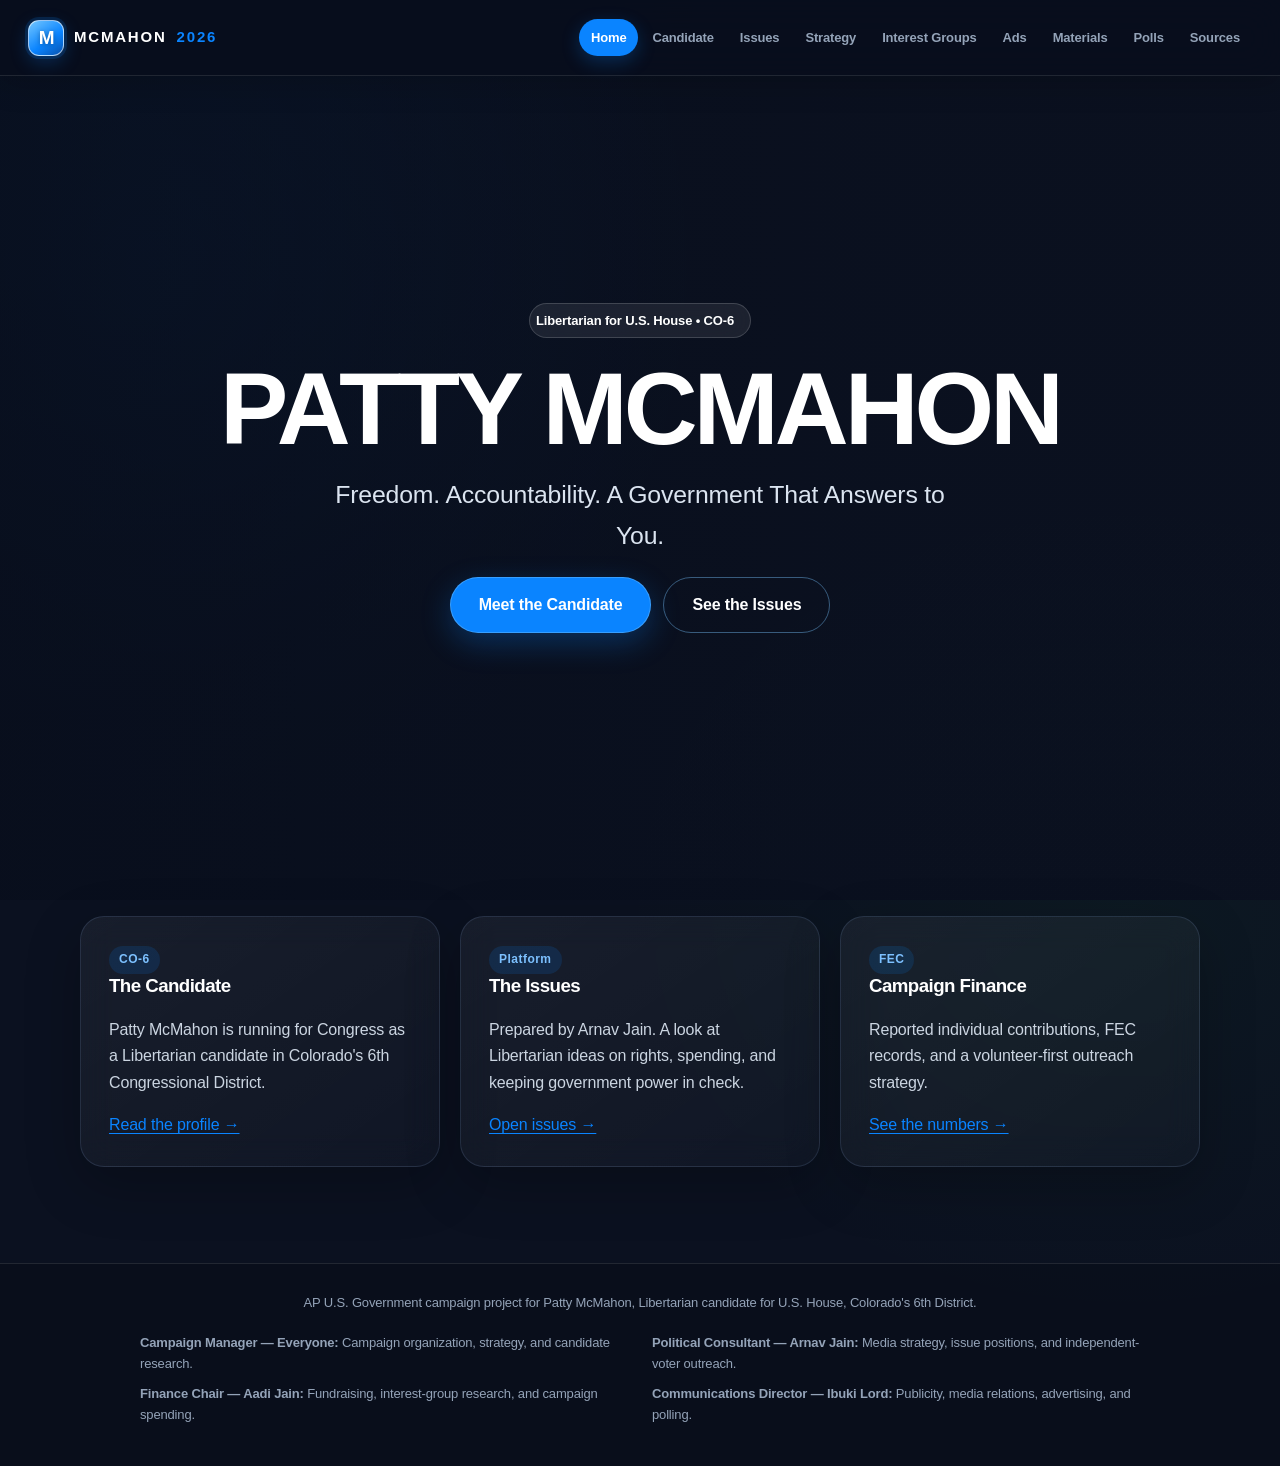
==== commit b8427552: "FINISHED" ====
--- a/index.html
+++ b/index.html
@@ -9,7 +9,6 @@
 <body>
     <nav class="site-nav">
         <a class="brand" href="index.html">
-            <img src="./patty-portrait.png" alt="Patty McMahon" onerror="this.style.display='none'">
             MCMAHON <span class="year">2026</span>
         </a>
         <input class="nav-toggle" type="checkbox" id="nav-toggle">
@@ -32,7 +31,6 @@
         <div class="hero-overlay"></div>
         <div class="hero-inner">
             <div class="candidate-badge">
-                <img src="./patty-portrait.png" alt="Patty McMahon" onerror="this.style.display='none'">
                 Libertarian for U.S. House • CO-6
             </div>
             <h1>PATTY MCMAHON</h1>
@@ -61,7 +59,7 @@
             <article class="glass-card">
                 <span class="pill">FEC</span>
                 <h3>Campaign Finance</h3>
-                <p>Aadi's finance info: top donor source, $754.55 raised, and why volunteers matter.</p>
+                <p>Reported individual contributions, FEC records, and a volunteer-first outreach strategy.</p>
                 <a href="finance.html">See the numbers →</a>
             </article>
         </div>
@@ -69,6 +67,12 @@
 
     <footer>
         AP U.S. Government campaign project for Patty McMahon, Libertarian candidate for U.S. House, Colorado's 6th District.
+        <div class="team-credits">
+            <p><strong>Campaign Manager — Everyone:</strong> Campaign organization, strategy, and candidate research.</p>
+            <p><strong>Political Consultant — Arnav Jain:</strong> Media strategy, issue positions, and independent-voter outreach.</p>
+            <p><strong>Finance Chair — Aadi Jain:</strong> Fundraising, interest-group research, and campaign spending.</p>
+            <p><strong>Communications Director — Ibuki Lord:</strong> Publicity, media relations, advertising, and polling.</p>
+        </div>
     </footer>
 </body>
 </html>
--- a/style.css
+++ b/style.css
@@ -80,13 +80,21 @@
     white-space: nowrap;
 }
 
-.brand img {
-    width: 40px;
-    height: 40px;
-    border-radius: 50%;
-    object-fit: cover;
-    border: 1px solid var(--accent);
-    box-shadow: 0 0 0 3px rgba(10, 132, 255, 0.18);
+.brand::before {
+    content: "M";
+    display: grid;
+    width: 36px;
+    height: 36px;
+    place-items: center;
+    border: 1px solid rgba(255, 255, 255, 0.6);
+    border-radius: 11px;
+    background: linear-gradient(145deg, #72c6ff, #0a84ff 58%, #0752ad);
+    box-shadow: 0 0 0 3px rgba(10, 132, 255, 0.16), 0 6px 18px rgba(10, 132, 255, 0.25);
+    color: #fff;
+    font-size: 19px;
+    font-weight: 900;
+    letter-spacing: -0.08em;
+    text-shadow: 0 1px 5px rgba(0, 0, 0, 0.35);
 }
 
 .brand .year {
@@ -260,16 +268,14 @@
     color: var(--text-white);
 }
 
-.candidate-badge img {
-    width: 32px;
-    height: 32px;
-    border-radius: 50%;
-    object-fit: cover;
-}
-
 /* Unique cinematic headers */
 .hero-candidate { background-image: url("https://images.unsplash.com/photo-1529107386315-e1a2ed48a620?auto=format&fit=crop&q=80&w=2400"); }
-.hero-issues { background-image: url("https://images.unsplash.com/photo-1529107386315-e1a2ed48a620?auto=format&fit=crop&q=80&w=2400"); }
+.hero-issues {
+    background-image:
+        radial-gradient(ellipse at 78% 24%, rgba(52, 199, 255, 0.68), transparent 38%),
+        radial-gradient(ellipse at 20% 85%, rgba(10, 132, 255, 0.58), transparent 45%),
+        linear-gradient(135deg, #142d50, #17618a 58%, #10284b);
+}
 .hero-strategy { background-image: url("https://images.unsplash.com/photo-1462206092226-f46025ffe607?auto=format&fit=crop&q=80&w=2400"); }
 .hero-finance { background-image: url("https://images.unsplash.com/photo-1554224155-6726b3ff858f?auto=format&fit=crop&q=80&w=2400"); }
 .hero-ads { background-image: url("https://images.unsplash.com/photo-1495020689067-958852a7765e?auto=format&fit=crop&q=80&w=2400"); }
@@ -334,6 +340,120 @@
 
 .glass-card p:last-child {
     margin-bottom: 0;
+}
+
+.material-image {
+    display: block;
+    width: 100%;
+    height: auto;
+    border-radius: 12px;
+}
+
+.campaign-items {
+    display: grid;
+    grid-template-columns: repeat(3, minmax(0, 1fr));
+    align-items: center;
+    gap: 20px;
+}
+
+.campaign-items-panel {
+    margin-top: 24px;
+}
+
+.campaign-item {
+    display: flex;
+    align-items: center;
+    justify-content: center;
+    text-align: center;
+    color: #fff;
+    font-weight: 800;
+}
+
+.button-sample {
+    width: 150px;
+    height: 150px;
+    margin: 0 auto;
+    flex-direction: column;
+    border: 8px solid #d7eaff;
+    border-radius: 50%;
+    background: var(--accent);
+    box-shadow: 0 8px 24px rgba(0, 0, 0, 0.28);
+    text-transform: uppercase;
+}
+
+.button-sample span {
+    font-size: 1.1rem;
+}
+
+.button-sample strong {
+    font-size: 2rem;
+}
+
+.sticker-sample {
+    min-height: 100px;
+    flex-direction: column;
+    gap: 8px;
+    border: 3px solid #fff;
+    border-radius: 18px;
+    background: #10254a;
+    color: #fff;
+    padding: 18px;
+}
+
+.sticker-sample strong {
+    color: #7fc8ff;
+    font-size: 1rem;
+}
+
+.sign-sample {
+    min-height: 150px;
+    flex-direction: column;
+    gap: 8px;
+    border: 8px solid #78c4ff;
+    background: #10254a;
+    padding: 16px;
+}
+
+.sign-sample strong {
+    font-size: 1.45rem;
+}
+
+.sign-sample span {
+    font-size: 0.8rem;
+}
+
+.sign-sample b {
+    color: #78c4ff;
+    font-size: 0.85rem;
+}
+
+.poll-qr {
+    display: block;
+    width: 100%;
+    max-width: 280px;
+    height: auto;
+    margin: 18px auto 0;
+    border-radius: 12px;
+}
+
+.poll-questions {
+    margin: 24px 0 0;
+    padding-left: 1.4rem;
+}
+
+.poll-questions > li {
+    padding: 14px 0;
+    border-top: 1px solid var(--glass-border);
+}
+
+.poll-questions p {
+    margin: 0 0 8px;
+}
+
+.poll-questions ul {
+    margin: 0;
+    padding-left: 1.2rem;
+    color: var(--text-muted);
 }
 
 .profile-layout {
@@ -526,6 +646,19 @@
     font-size: 13px;
 }
 
+footer .team-credits {
+    display: grid;
+    grid-template-columns: repeat(2, minmax(0, 1fr));
+    gap: 8px 24px;
+    max-width: 1000px;
+    margin: 18px auto 0;
+    text-align: left;
+}
+
+footer .team-credits p {
+    margin: 0;
+}
+
 /* ---------- Responsive ---------- */
 @media (max-width: 980px) {
     .nav-toggle-label {
@@ -572,6 +705,14 @@
     .page-hero {
         min-height: 340px;
     }
+
+    .campaign-items {
+        grid-template-columns: 1fr;
+    }
+
+    footer .team-credits {
+        grid-template-columns: 1fr;
+    }
 }
 
 
@@ -594,3 +735,195 @@
     height: 100%;
     border: 0;
 }
+
+/* ---------- Visual polish ---------- */
+body {
+    background:
+        radial-gradient(ellipse at 12% 18%, rgba(10, 132, 255, 0.1), transparent 34rem),
+        radial-gradient(ellipse at 88% 62%, rgba(52, 199, 89, 0.045), transparent 32rem),
+        var(--bg-dark);
+}
+
+.site-nav {
+    background: rgba(8, 14, 28, 0.9);
+    box-shadow: 0 8px 30px rgba(0, 0, 0, 0.18);
+}
+
+.brand {
+    font-size: 15px;
+    letter-spacing: 0.12em;
+}
+
+.nav-links a {
+    padding: 8px 12px;
+}
+
+.nav-links a.active {
+    box-shadow: 0 6px 18px rgba(10, 132, 255, 0.25);
+}
+
+.hero-overlay,
+.page-hero-overlay {
+    background:
+        linear-gradient(90deg, rgba(7, 13, 27, 0.66), rgba(7, 13, 27, 0.18) 72%),
+        linear-gradient(180deg, rgba(11, 17, 32, 0.18), rgba(11, 17, 32, 0.55) 58%, var(--bg-dark));
+}
+
+.eyebrow {
+    color: #78c4ff;
+    font-size: 0.76rem;
+    font-weight: 800;
+    letter-spacing: 0.16em;
+    text-transform: uppercase;
+}
+
+.page-hero-inner .lede {
+    max-width: 680px;
+}
+
+.page-hero-inner {
+    animation: hero-arrive 650ms ease-out both;
+}
+
+@keyframes hero-arrive {
+    from {
+        opacity: 0;
+        transform: translateY(12px);
+    }
+
+    to {
+        opacity: 1;
+        transform: translateY(0);
+    }
+}
+
+.container {
+    width: min(1120px, calc(100% - 48px));
+    padding-top: 56px;
+}
+
+.glass-card {
+    border-color: rgba(148, 183, 230, 0.15);
+    background: linear-gradient(145deg, rgba(255, 255, 255, 0.055), rgba(255, 255, 255, 0.022));
+    box-shadow: 0 18px 55px rgba(0, 0, 0, 0.24);
+    transition: border-color 180ms ease, transform 180ms ease, box-shadow 180ms ease;
+}
+
+.glass-card:hover {
+    border-color: rgba(120, 196, 255, 0.3);
+    box-shadow: 0 22px 60px rgba(0, 0, 0, 0.3);
+}
+
+.glass-card h2 {
+    font-size: clamp(1.35rem, 2.4vw, 1.8rem);
+}
+
+.glass-card h3 {
+    line-height: 1.3;
+}
+
+.glass-card p {
+    color: #cbd5e1;
+}
+
+.glass-card a:not(.btn) {
+    text-decoration-thickness: 1px;
+    text-underline-offset: 3px;
+}
+
+.btn {
+    border: 1px solid rgba(120, 196, 255, 0.42);
+}
+
+.btn:focus-visible,
+.nav-links a:focus-visible,
+a:focus-visible {
+    outline: 3px solid #a7d8ff;
+    outline-offset: 3px;
+}
+
+.material-image {
+    border: 1px solid rgba(255, 255, 255, 0.12);
+    box-shadow: 0 14px 35px rgba(0, 0, 0, 0.2);
+}
+
+.campaign-items {
+    margin-top: 22px;
+}
+
+.finance-targets {
+    display: grid;
+    grid-template-columns: repeat(2, minmax(0, 1fr));
+    gap: 20px;
+}
+
+.finance-target {
+    border-top: 2px solid rgba(120, 196, 255, 0.8);
+}
+
+.finance-target h3 a {
+    color: var(--text-white);
+    text-decoration-color: rgba(120, 196, 255, 0.65);
+}
+
+.finance-target h3 a:hover {
+    color: #8dccff;
+}
+
+.finance-target strong {
+    color: #f8fafc;
+}
+
+.finance-contributions {
+    border-top: 2px solid var(--positive);
+}
+
+.stat {
+    background: linear-gradient(145deg, rgba(10, 132, 255, 0.16), rgba(10, 132, 255, 0.07));
+}
+
+.poll-questions > li::marker {
+    color: #78c4ff;
+    font-weight: 800;
+}
+
+footer {
+    background: rgba(5, 10, 20, 0.4);
+}
+
+@media (max-width: 980px) {
+    .finance-targets {
+        grid-template-columns: 1fr;
+    }
+}
+
+@media (max-width: 640px) {
+    .container {
+        width: min(100% - 32px, 1120px);
+        padding-top: 36px;
+    }
+
+    .site-nav {
+        padding-right: 18px;
+        padding-left: 18px;
+    }
+
+    .page-hero {
+        padding-bottom: 48px;
+    }
+
+    .glass-card:hover {
+        transform: none;
+    }
+}
+
+@media (prefers-reduced-motion: reduce) {
+    *,
+    *::before,
+    *::after {
+        scroll-behavior: auto !important;
+        animation-duration: 0.01ms !important;
+        animation-iteration-count: 1 !important;
+        transition-duration: 0.01ms !important;
+    }
+}
